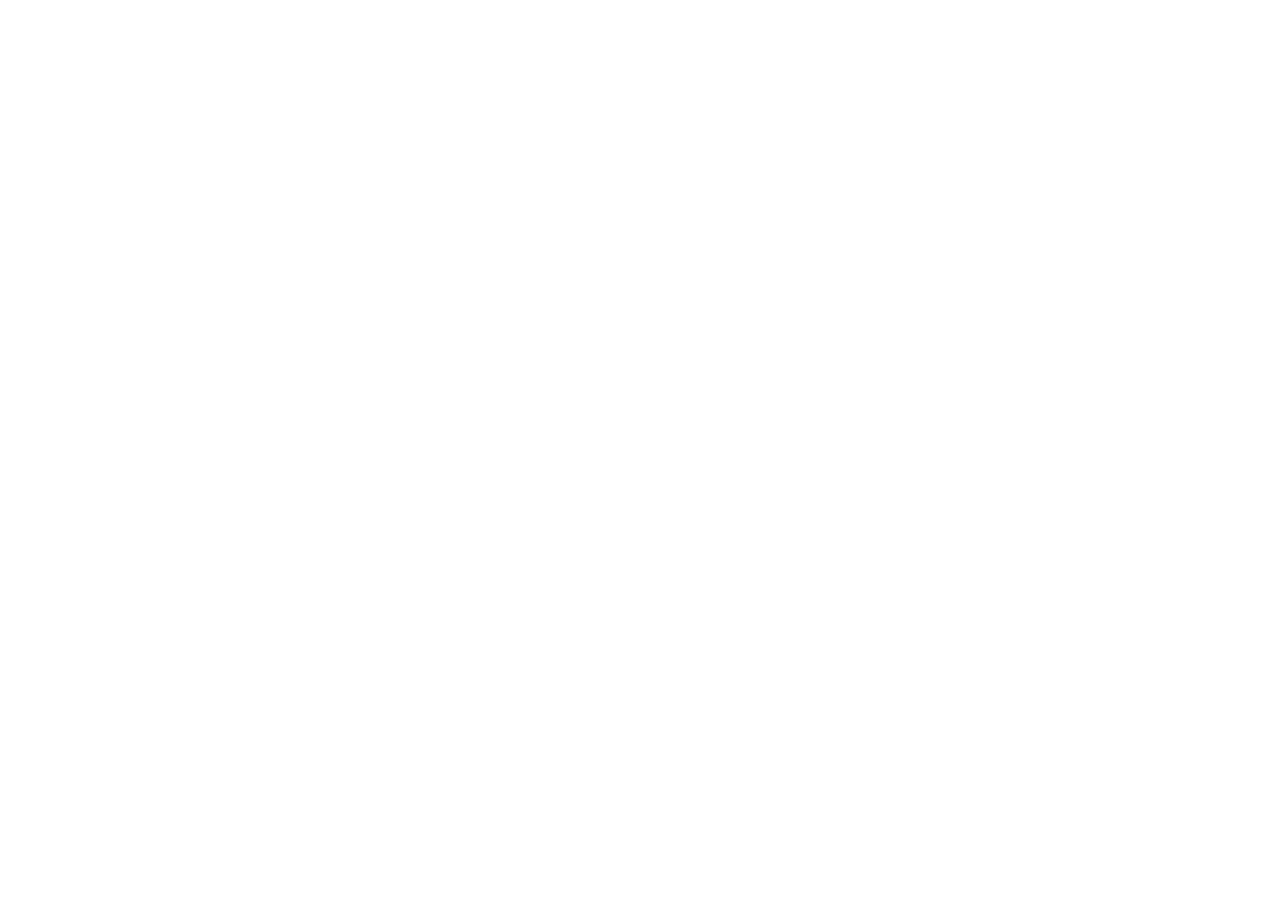
==== index.html @ 2b9247ba "added files" ====
<!DOCTYPE html>
<html lang="en">
<head>
    <meta charset="UTF-8">
    <meta name="viewport" content="width=device-width, initial-scale=1.0">
    <title>Document</title>
    <link rel="stylesheet" href="./css/bootstrap.css">
    <link rel="stylesheet" href="./css/styles.css">
</head>
<body>






    <script src="https://code.jquery.com/jquery-3.5.1.js" 
integrity="sha256-QWo7LDvxbWT2tbbQ97B53yJnYU3WhH/C8ycbRAkjPDc=" crossorigin="anonymous"></script>

    <script src="./jquery-3.5.1.js"></script>
</body>
</html>
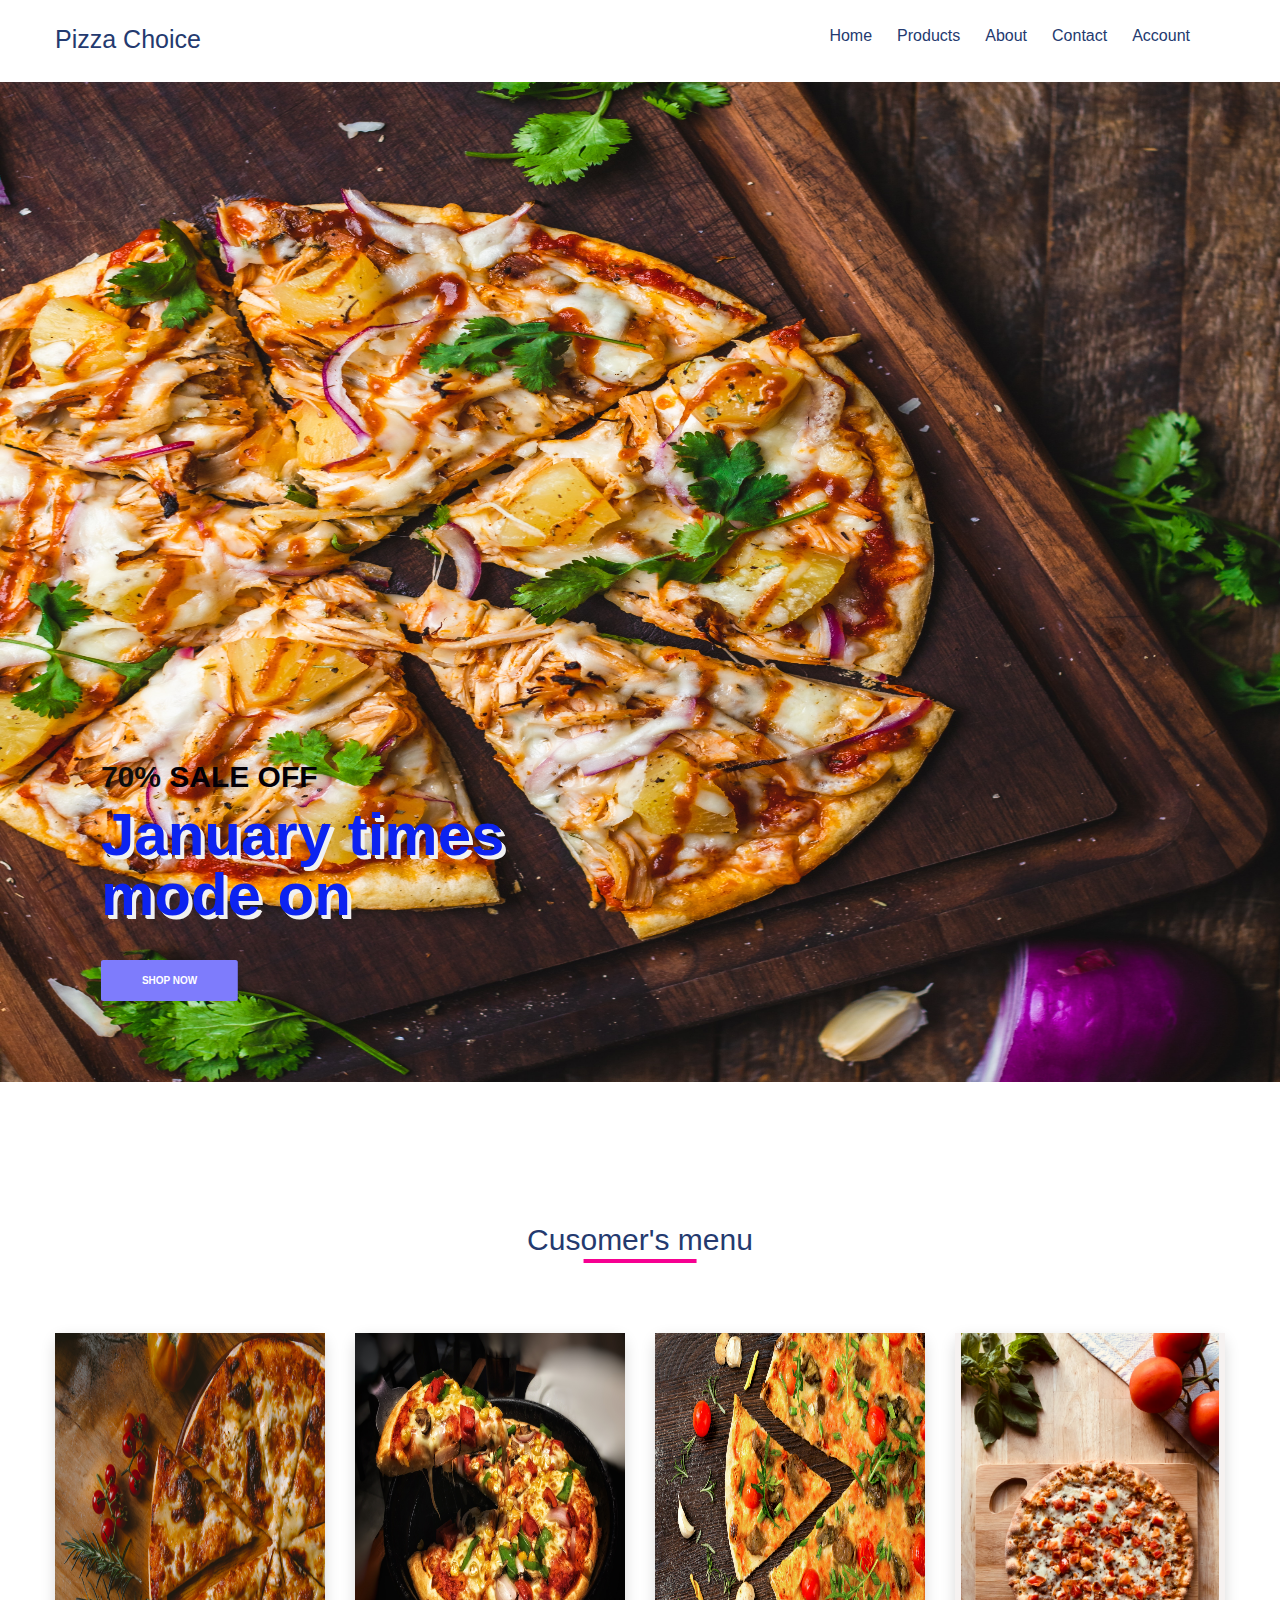
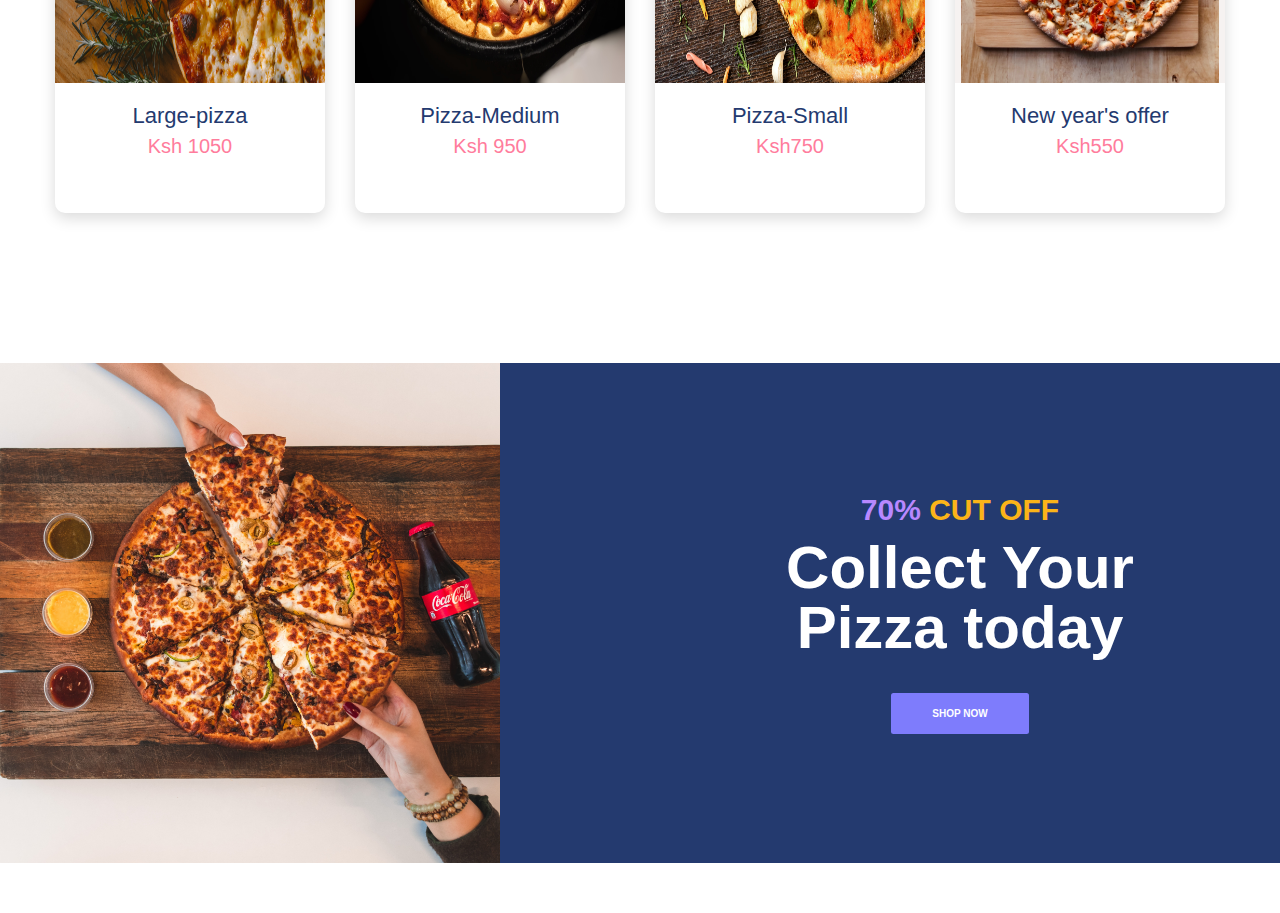
==== commit 4e37195c: "added images and styles" ====
--- a/index.html
+++ b/index.html
@@ -3,20 +3,190 @@
 <head>
     <meta charset="UTF-8">
     <meta name="viewport" content="width=device-width, initial-scale=1.0">
-    <title>Document</title>
+    <title>pizza choice</title>
     <link rel="stylesheet" href="./css/bootstrap.css">
     <link rel="stylesheet" href="./css/styles.css">
 </head>
 <body>
 
+    <nav class="nav">
+        <div class="navigation container">
+          <div class="logo">
+            <h1>Pizza Choice</h1>
+          </div>
+  
+          <div class="menu">
+            <div class="top-nav">
+              <div class="logo">
+                <h1>Pizza Choice</h1>
+              </div>
+              <div class="close">
+                <i class="bx bx-x"></i>
+              </div>
+            </div>
+  
+            <ul class="nav-list">
+              <li class="nav-item">
+                <a href="#home" class="nav-link scroll-link">Home</a>
+              </li>
+              <li class="nav-item">
+                <a href="product.html" class="nav-link">Products</a>
+              </li>
+              <li class="nav-item">
+                <a href="#about" class="nav-link scroll-link">About</a>
+              </li>
+              <li class="nav-item">
+                <a href="#contact" class="nav-link scroll-link">Contact</a>
+              </li>
+              <li class="nav-item">
+                <a href="#account" class="nav-link scroll-link">Account</a>
+              </li>
+              <li class="nav-item">
+                <a href="cart.html" class="nav-link icon"><i class="bx bx-shopping-bag"></i></a>
+              </li>
+            </ul>
+          </div>
+  
+          <a href="cart.html" class="cart-icon">
+            <i class="bx bx-shopping-bag"></i>
+          </a>
+  
+          <div class="hamburger">
+            <i class="bx bx-menu"></i>
+          </div>
+        </div>
+      </nav>
+      <img src="img 1.jpg" width="1500" height="1000" alt="" class="img 1.jpg" />
 
+    <div class="hero-content">
+      <h2><span class="discount">70% </span> SALE OFF</h2>
+      <h1>
+        <span>January times</span>
+        <span>mode on</span>
+      </h1>
+
+      <a class="btn" href="#">shop now</a>
+    </div>
+
+    <section class="section featured">
+        <div class="title">
+          <h1>Cusomer's menu</h1>
+        </div>
+  
+        <div class="product-center container">
+          <div class="product">
+            <div class="product-header">
+              <img src="img 2.jpg" alt="">
+              <ul class="icons">
+                <span><i class="bx bx-heart"></i></span>
+                <span><i class="bx bx-shopping-bag"></i></span>
+                <span><i class="bx bx-search"></i></span>
+              </ul>
+            </div>
+            <div class="product-footer">
+              <a href="#">
+                <h3>Large-pizza</h3>
+              </a>
+              <div class="rating">
+                <i class="bx bxs-star"></i>
+                <i class="bx bxs-star"></i>
+                <i class="bx bxs-star"></i>
+                <i class="bx bxs-star"></i>
+                <i class="bx bx-star"></i>
+              </div>
+              <h4 class="price">Ksh 1050</h4>
+            </div>
+          </div>
+          <div class="product">
+            <div class="product-header">
+              <img src="img 3.jpg" alt="">
+              <ul class="icons">
+                <span><i class="bx bx-heart"></i></span>
+                <span><i class="bx bx-shopping-bag"></i></span>
+                <span><i class="bx bx-search"></i></span>
+              </ul>
+            </div>
+            <div class="product-footer">
+              <a href="#"><h3>Pizza-Medium</h3></a>
+              <div class="rating">
+                <i class="bx bxs-star"></i>
+                <i class="bx bxs-star"></i>
+                <i class="bx bxs-star"></i>
+                <i class="bx bxs-star"></i>
+                <i class="bx bx-star"></i>
+              </div>
+              <h4 class="price">Ksh 950</h4>
+            </div>
+          </div>
+          <div class="product">
+            <div class="product-header">
+              <img src="img 4.jpg" alt="">
+              <ul class="icons">
+                <span><i class="bx bx-heart"></i></span>
+                <span><i class="bx bx-shopping-bag"></i></span>
+                <span><i class="bx bx-search"></i></span>
+              </ul>
+            </div>
+            <div class="product-footer">
+              <a href="#"><h3>Pizza-Small</h3></a>
+              <div class="rating">
+                <i class="bx bxs-star"></i>
+                <i class="bx bxs-star"></i>
+                <i class="bx bxs-star"></i>
+                <i class="bx bxs-star"></i>
+                <i class="bx bx-star"></i>
+              </div>
+              <h4 class="price">Ksh750</h4>
+            </div>
+          </div>
+          <div class="product">
+            <div class="product-header">
+              <img src="img 5.jpg" alt="">
+  
+              <ul class="icons">
+                <span><i class="bx bx-heart"></i></span>
+                <span><i class="bx bx-shopping-bag"></i></span>
+                <span><i class="bx bx-search"></i></span>
+              </ul>
+            </div>
+            <div class="product-footer">
+              <a href="#"><h3>New year's offer</h3></a>
+              <div class="rating">
+                <i class="bx bxs-star"></i>
+                <i class="bx bxs-star"></i>
+                <i class="bx bxs-star"></i>
+                <i class="bx bxs-star"></i>
+                <i class="bx bx-star"></i>
+              </div>
+              <h4 class="price">Ksh550</h4>
+            </div>
+          </div>
+        </div>
+      </section>
+
+      <section class="section">
+        <div class="product-banner">
+          <div class="left">
+            <img src="img 6.jpg" width="500" height="500" alt="" /> 
+          </div>
+          <div class="right">
+            <div class="content">
+              <h2><span class="discount">70% </span> CUT OFF</h2>
+              <h1>
+                <span>Collect Your</span>
+                <span>Pizza today</span>
+              </h1>
+              <a class="btn" href="#">shop now</a>
+            </div>
+          </div>
+        </div>
+      </section>
 
 
 
 
     <script src="https://code.jquery.com/jquery-3.5.1.js" 
 integrity="sha256-QWo7LDvxbWT2tbbQ97B53yJnYU3WhH/C8ycbRAkjPDc=" crossorigin="anonymous"></script>
-
     <script src="./jquery-3.5.1.js"></script>
 </body>
 </html>--- a/css/styles.css
+++ b/css/styles.css
@@ -0,0 +1,606 @@
+:root {
+    --white: #fff;
+    --black: #222;
+    --pink: #f60091;
+    --grey: #444;
+    --grey2: #959595;
+    --grey-alt: #d1e2e9;
+    --yellow: #ffd800;
+    --green: #59b210;
+  }
+  
+  *,
+  *::before,
+  *::after {
+    margin: 0;
+    padding: 0;
+    box-sizing: inherit;
+  }
+  
+  html {
+    scroll-behavior: smooth;
+    box-sizing: border-box;
+    font-size: 62.5%;
+  }
+  
+  body {
+    font-family: "Poppins", sans-serif;
+    font-size: 1.6rem;
+    font-weight: 400;
+    background-color: #fff;
+    color: #243a6f;
+    position: relative;
+    z-index: 1;
+  }
+  
+  h1,
+  h2,
+  h3,
+  h4 {
+    font-weight: 500;
+  }
+  
+  a {
+    color: inherit;
+    text-decoration: none;
+  }
+  
+  img {
+    max-width: 100%;
+  }
+  
+  li {
+    list-style: none;
+  }
+  
+  .container {
+    max-width: 120rem;
+    margin: 0 auto;
+  }
+  
+  .container-md {
+    max-width: 100rem;
+    margin: 0 auto;
+  }
+  
+  @media only screen and (max-width: 1200px) {
+    .container {
+      padding: 0 3rem;
+    }
+  
+    .container-md {
+      padding: 0 3rem;
+    }
+  }
+  
+  /* Header */
+  .header {
+    position: relative;
+    width: 100%;
+    min-height: 100vh;
+    background-color: var(--grey-alt);
+    overflow: hidden;
+  }
+  
+  .nav {
+    padding: 1.6rem 0;
+  }
+  
+  .nav.fix-nav {
+    position: fixed;
+    top: 0;
+    left: 0;
+    width: 100%;
+    background-color: #243a6f;
+    box-shadow: 0 5px 15px rgba(0, 0, 0, 0.3);
+    z-index: 999;
+  }
+  
+  .nav.fix-nav .nav-link,
+  .nav.fix-nav .logo,
+  .nav.fix-nav .cart-icon,
+  .nav.fix-nav .hamburger {
+    color: #fff;
+  }
+  
+  .navigation {
+    display: flex;
+    align-items: center;
+    justify-content: space-between;
+  }
+  
+  .logo h1 {
+    font-size: 2.5rem;
+  }
+  
+  .nav-list {
+    display: flex;
+    align-items: center;
+  }
+  
+  .nav-item:not(:last-child) {
+    margin-right: 0.5rem;
+  }
+  
+  .nav-link:link,
+  .nav-link:visited {
+    padding: 0.8rem 1rem;
+    transition: all 300ms ease-in-out;
+  }
+  
+  .nav-link.icon {
+    font-size: 3rem;
+  }
+  
+  .top-nav {
+    display: none;
+  }
+  
+  .hamburger {
+    display: none;
+  }
+  
+  .cart-icon {
+    display: none;
+  }
+  
+  @media only screen and (max-width: 768px) {
+    .menu {
+      position: fixed;
+      top: 0;
+      left: -100%;
+      width: 80%;
+      max-width: 40rem;
+      height: 100%;
+      background-color: #fff;
+      transition: all 500ms ease-in-out;
+      z-index: 100;
+    }
+  
+    .menu.show {
+      left: 0;
+    }
+  
+    .top-nav {
+      display: flex;
+      align-items: center;
+      justify-content: space-between;
+      background-color: #243a6f;
+      padding: 1rem 1.6rem;
+    }
+    .top-nav .logo {
+      color: #fff;
+    }
+  
+    .top-nav .close {
+      color: #fff;
+      font-size: 3rem;
+      padding: 1rem;
+      cursor: pointer;
+    }
+  
+    .cart-icon {
+      display: block;
+      font-size: 3rem;
+    }
+  
+    .hamburger {
+      display: block;
+      font-size: 3rem;
+      padding: 0.5rem;
+      cursor: pointer;
+    }
+  
+    .nav-link:link,
+    .nav-link:visited {
+      display: block;
+      font-size: 1.7rem;
+      padding: 1rem 0;
+    }
+  
+    .nav.fix-nav .nav-link {
+      color: #243a6f;
+    }
+  
+    .nav-list {
+      flex-direction: column;
+      align-items: start;
+      padding: 1rem 1.6rem;
+    }
+  
+    body.show::before {
+      content: "";
+      position: absolute;
+      top: 0;
+      left: 0;
+      width: 100%;
+      height: 100%;
+      background-color: rgba(0, 0, 0, 0.8);
+      z-index: 4;
+    }
+  
+    .nav.show {
+      background-color: rgba(0, 0, 0, 0.8);
+    }
+  
+    .nav-link.icon {
+      display: none;
+    }
+  }
+  
+  
+  .header .hero-img {
+    position: absolute;
+    bottom: -10%;
+    right: -5%;
+    height: 10rem;
+    object-fit: contain;
+  }
+  
+  .hero-content {
+    position: absolute;
+    top: 35%;
+    transform: translate(25%, -50%);
+  }
+  
+  .hero-content h2 {
+    color: #030007;
+    font-size: 3rem;
+    font-weight: 700;
+    margin-bottom: 1rem;
+  }
+  
+  .hero-content .discount {
+    color: #0c0c0c;
+  }
+  
+  .hero-content h1 span {
+    color: #0c23f0;
+    font-size: 6rem;
+    font-weight: 700;
+    display: block;
+    line-height: 1;
+    text-shadow: 3px 3px 0 #f1f1f1, 4px 4px 0 #f1f1f1;
+  }
+  
+  .btn {
+    display: inline-block;
+    background-color: #7e7cfc;
+    padding: 1.2rem 4rem;
+    color: #fff;
+    font-weight: 600;
+    text-transform: uppercase;
+    margin-top: 3rem;
+  }
+  
+  @media only screen and (max-width: 1200px) {
+    .header .hero-img {
+      right: -20%;
+    }
+  
+    .hero-content {
+      transform: translate(20%, -50%);
+    }
+  
+    .hero-content h2 {
+      font-size: 2rem;
+    }
+  
+    .hero-content h1 span {
+      font-size: 5rem;
+    }
+  }
+  
+  @media only screen and (max-width: 996px) {
+    .header {
+      min-height: 70vh;
+    }
+  
+    .header .hero-img {
+      height: 40rem;
+      right: -10%;
+    }
+  }
+  
+  @media only screen and (max-width: 567px) {
+    .header {
+      min-height: 100vh;
+    }
+  
+    .header .hero-img {
+      height: 40rem;
+      bottom: -15%;
+    }
+  
+    .hero-content {
+      top: 40%;
+      transform: translate(15%, -50%);
+    }
+  
+    .header .hero-img {
+      right: 0%;
+    }
+  
+    .hero-content h2 {
+      font-size: 1.8rem;
+    }
+  
+    .hero-content h1 span {
+      font-size: 4rem;
+    }
+  
+    .hero-content a {
+      padding: 1rem 3rem;
+    }
+  }
+  
+  /* Adverts */
+  .section {
+    padding: 10rem 0 5rem 0;
+  }
+  
+  .advert-center {
+    display: grid;
+    grid-template-columns: repeat(auto-fit, minmax(30rem, 1fr));
+    gap: 3rem;
+  }
+  
+  .advert-box {
+    position: relative;
+    color: #fff;
+    height: 27rem;
+    border-radius: 1rem;
+    padding: 1.6rem;
+    overflow: hidden;
+    z-index: 1;
+  }
+  
+  .advert-box img {
+    position: absolute;
+    bottom: 0%;
+    left: -20%;
+    height: 100%;
+    width: 35rem;
+    z-index: -1;
+  }
+  
+  .advert-box:nth-child(1) {
+    background-color: #f5c5d1;
+  }
+  
+  .advert-box:nth-child(2) {
+    background-color: #a1d1df;
+  }
+  
+  .advert-box:nth-child(3) {
+    background-color: #e5bc00;
+  }
+  
+  .advert-box .dotted {
+    position: relative;
+    height: 100%;
+    border: 2px dashed #f1f1f1;
+    border-radius: 1rem;
+  }
+  
+  .advert-box .content {
+    position: absolute;
+    top: 50%;
+    right: 5%;
+    transform: translate(0, -50%);
+  }
+  
+  .advert-box .content h2,
+  .advert-box .content h4 {
+    text-shadow: 5px 6px 0px rgba(37, 59, 112, 0.1);
+  }
+  
+  .advert-box .content h2 {
+    line-height: 1.2;
+    font-size: 3rem;
+    font-weight: 700;
+    margin-bottom: 1rem;
+  }
+  
+  .advert-box .content h4 {
+    font-size: 1.5rem;
+    text-transform: capitalize;
+  }
+  
+  /* Featured Products */
+  
+  .title {
+    margin: 4rem 0 7rem 0;
+    text-align: center;
+  }
+  
+  .title h1 {
+    font-size: 3rem;
+    display: inline-block;
+    position: relative;
+    z-index: 0;
+  }
+  
+  .title h1::after {
+    content: "";
+    position: absolute;
+    left: 50%;
+    bottom: -20%;
+    transform: translate(-50%, -50%);
+    background-color: var(--pink);
+    width: 50%;
+    height: 0.4rem;
+    z-index: 1;
+  }
+  
+  /* Product */
+  .product-center {
+    display: grid;
+    grid-template-columns: repeat(auto-fit, minmax(25rem, 1fr));
+    gap: 7rem 3rem;
+  }
+  
+  .product {
+    height: 48rem;
+    background-color: #fff;
+    box-shadow: 0 0.5rem 1.5rem rgba(0, 0, 0, 0.15);
+    border-radius: 1rem;
+    text-align: center;
+    transition: all 300ms ease-in-out;
+  }
+  
+  .product:hover {
+    box-shadow: 0 0.5rem 1.5rem rgba(0, 0, 0, 0.25);
+  }
+  
+  .product-header {
+    position: relative;
+    height: 35rem;
+    background-color: #f6f2f1;
+    transition: all 300ms ease-in-out;
+    z-index: 0;
+  }
+  
+  .product-header img {
+    height: 100%;
+  }
+  
+  .product-footer {
+    padding: 2rem 1.6rem 1.6rem 1.6rem;
+  }
+  
+  .product-footer h3 {
+    font-size: 2.2rem;
+  }
+  
+  .rating {
+    color: #43b3d9;
+  }
+  
+  .product-footer .price {
+    color: #ff7c9c;
+    font-size: 2rem;
+  }
+  
+  .product:hover .product-header::after {
+    content: "";
+    position: absolute;
+    width: 100%;
+    height: 100%;
+    left: 0;
+    top: 0;
+    border-radius: 1rem 1rem 0 0;
+    background-color: rgba(0, 0, 0, 0.5);
+    transition: all 500ms ease-in-out;
+    z-index: 1;
+  }
+  
+  .product-header .icons {
+    position: absolute;
+    right: 5%;
+    top: 50%;
+    transform: translate(0, -50%) scale(0);
+    z-index: 2;
+    opacity: 0;
+    transition: all 500ms ease-in-out;
+  }
+  
+  .product-header .icons span {
+    background-color: #fff;
+    font-size: 2.5rem;
+    display: block;
+    border-radius: 50%;
+    padding: 1.5rem 1.6rem;
+    line-height: 2rem;
+    cursor: pointer;
+    transition: all 300ms ease-in-out;
+  }
+  
+  .product-header .icons span i {
+    transition: all 500ms ease-in-out;
+  }
+  
+  .product-header .icons span:not(:last-child) {
+    margin-bottom: 1rem;
+  }
+  
+  .product-header .icons span:hover {
+    background-color: #ff7c9c;
+    color: #fff;
+  }
+  
+  .product:hover .icons {
+    opacity: 1;
+    transform: translate(0, -50%) scale(1);
+  }
+  
+  .product-header .icons a {
+    display: block;
+    margin-bottom: 1rem;
+  }
+  
+  /* Exclusive Product */
+  .product-banner {
+    display: grid;
+    grid-template-columns: 1fr 1fr;
+    height: 50rem;
+    background-color: #243a6f;
+  }
+  
+  .product-banner .left img {
+    object-fit: cover;
+    height: 100%;
+  }
+  
+  .product-banner .right {
+    align-self: center;
+    text-align: center;
+    padding: 1.6rem;
+  }
+  
+  .product-banner .content h2 {
+    color: #fbb419;
+    font-size: 3rem;
+    font-weight: 700;
+    margin-bottom: 1rem;
+  }
+  
+  .product-banner .content .discount {
+    color: #b888ff;
+  }
+  
+  .product-banner .content h1 span {
+    color: #fff;
+    font-size: 6rem;
+    font-weight: 700;
+    display: block;
+    line-height: 1;
+  }
+  
+  @media only screen and (max-width: 996px) {
+    .product-banner .content h1 span {
+      font-size: 5rem;
+    }
+  }
+  
+  @media only screen and (max-width: 768px) {
+    .product-banner {
+      grid-template-columns: 1fr;
+    }
+  
+    .product-banner .left {
+      display: none;
+    }
+  
+    .product-banner .content h1 span {
+      font-size: 4rem;
+    }
+  
+    .product-banner .content h2 {
+      font-size: 2rem;
+    }
+  
+    .product-banner .content a {
+      padding: 1rem 3rem;
+    }
+  }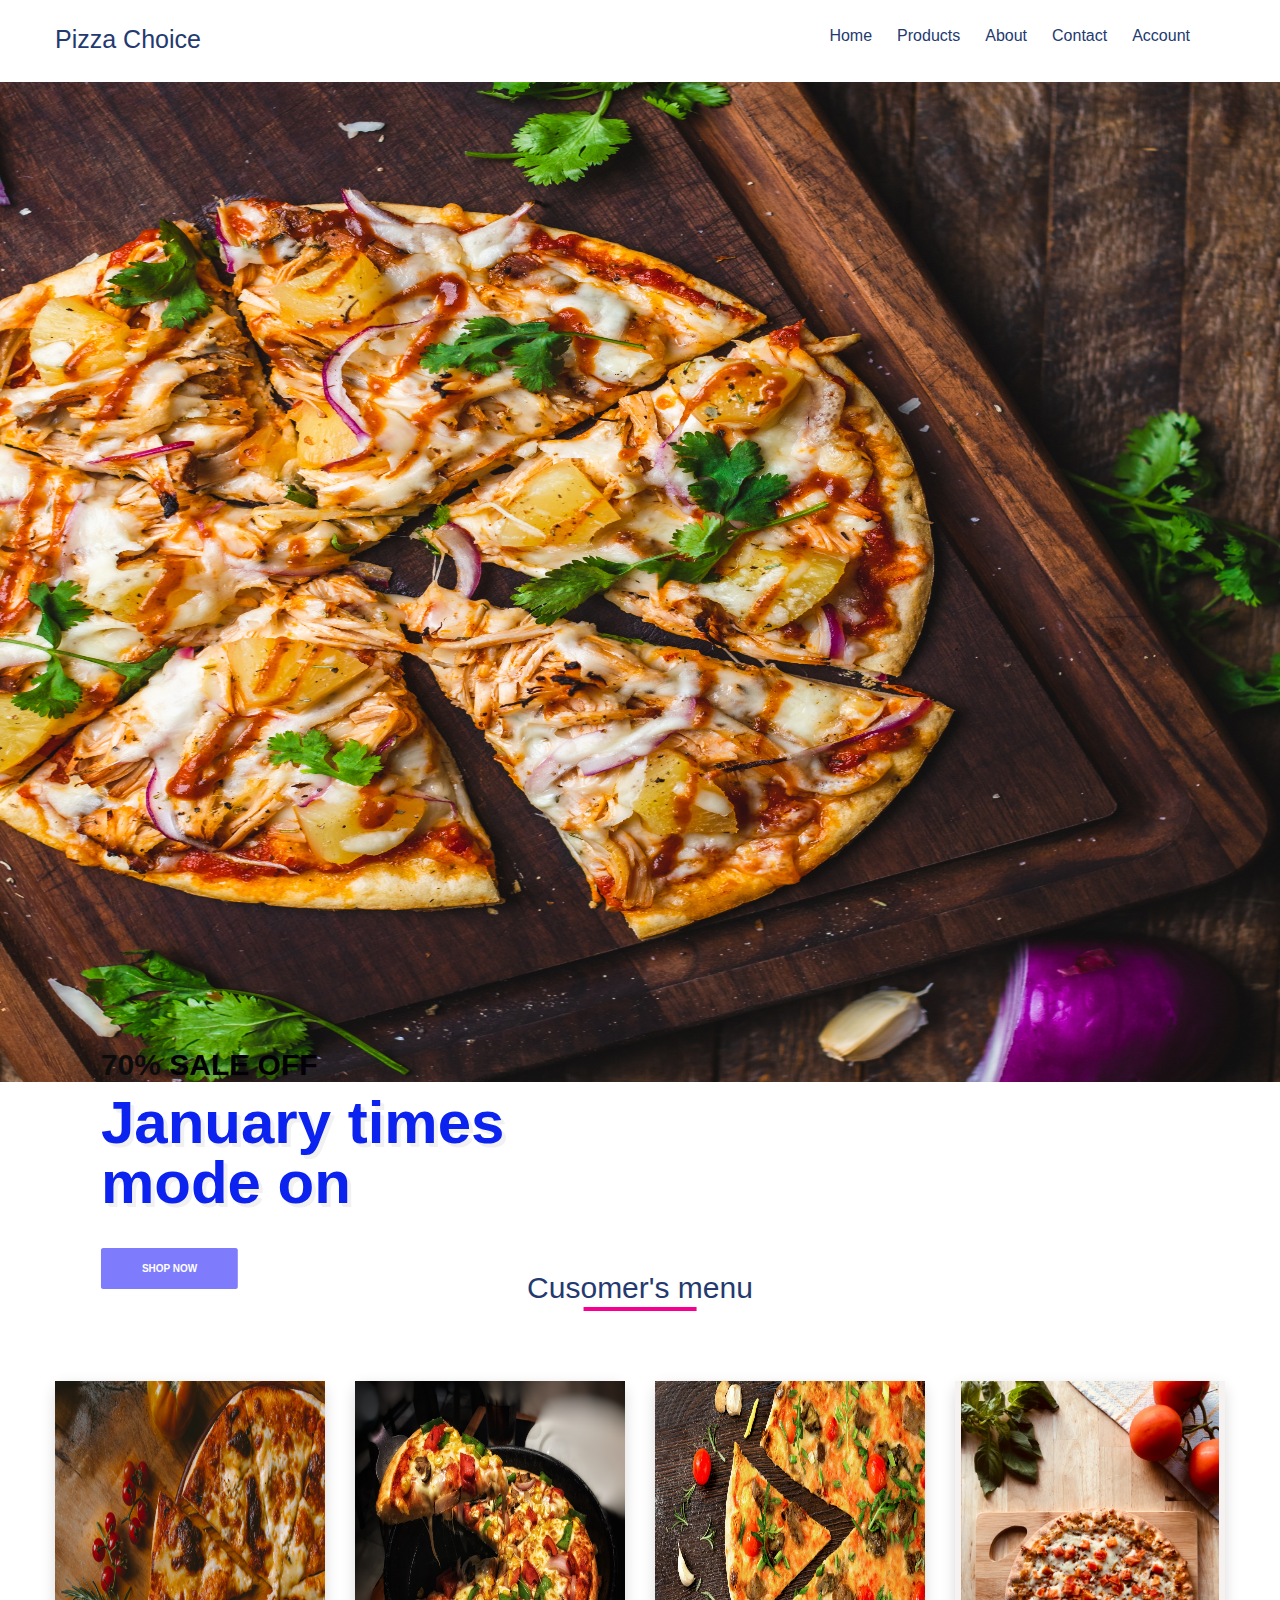
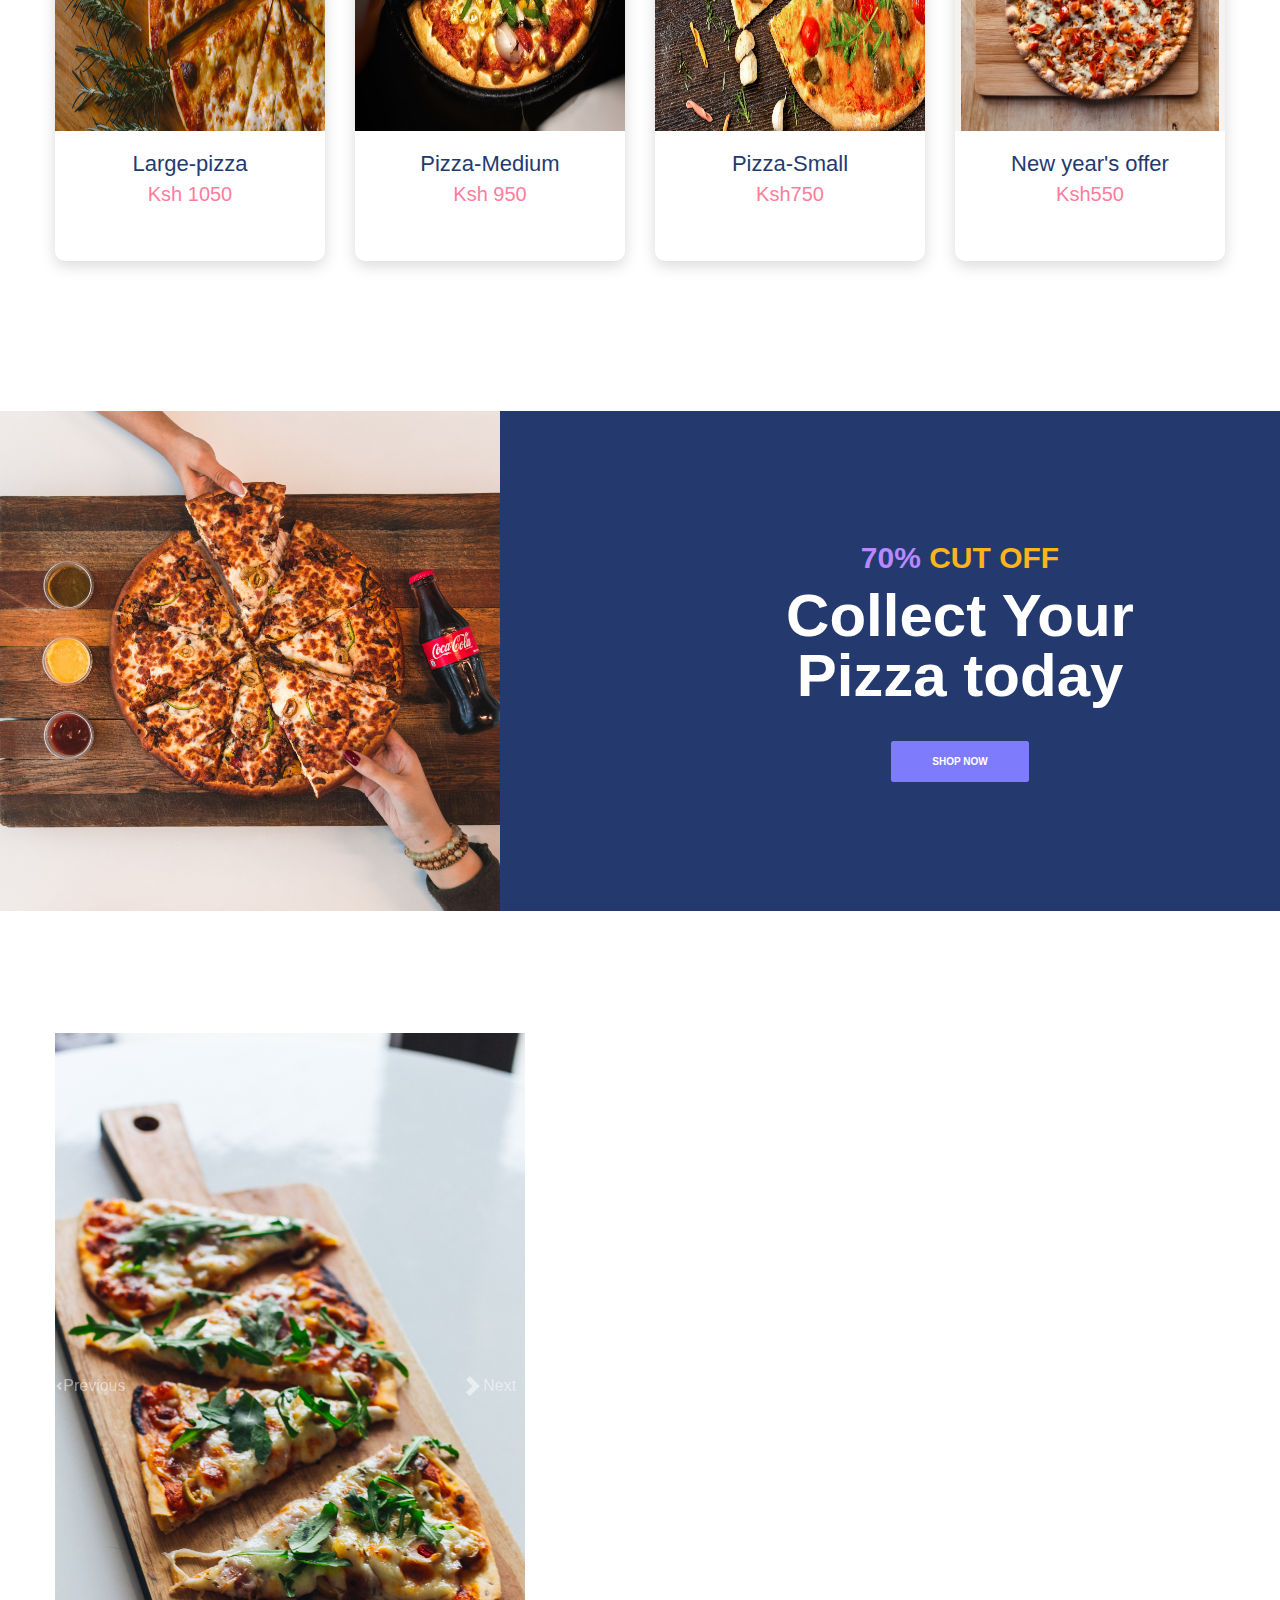
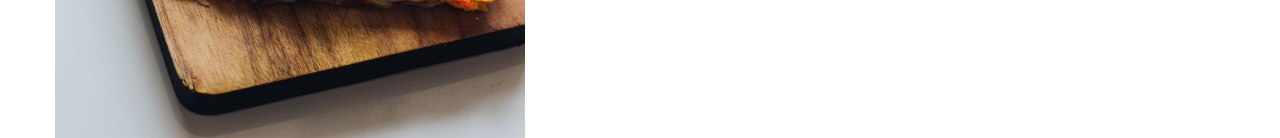
==== commit 6439b5c9: "added a div container" ====
--- a/index.html
+++ b/index.html
@@ -6,6 +6,11 @@
     <title>pizza choice</title>
     <link rel="stylesheet" href="./css/bootstrap.css">
     <link rel="stylesheet" href="./css/styles.css">
+    <!-- CSS only -->
+<link href="https://cdn.jsdelivr.net/npm/bootstrap@5.0.0-beta1/dist/css/bootstrap.min.css">
+
+<!-- JavaScript Bundle with Popper -->
+<script src="https://cdn.jsdelivr.net/npm/bootstrap@5.0.0-beta1/dist/js/bootstrap.bundle.min.js"></script>
 </head>
 <body>
 
@@ -67,6 +72,11 @@
 
       <a class="btn" href="#">shop now</a>
     </div>
+    <br>
+    <br>
+    <br>
+
+    
 
     <section class="section featured">
         <div class="title">
@@ -182,6 +192,40 @@
         </div>
       </section>
 
+      <br>
+      <br>
+      <br>
+
+<div class="container">
+        <div class="row">
+            <div class="col-md-5">
+        <div id="carouselExampleControls" class="carousel slide" data-bs-ride="carousel">
+                    <div class="carousel-inner">
+                      <div class="carousel-item active">
+                        <img src="img 7.jpg" class="d-block w-300" alt="img 7.jpg">
+                      </div>
+                      <div class="carousel-item">
+                        <img src="img 10.jpg" class="d-block w-300" alt="img 8.jpg">
+                      </div>
+                      <div class="carousel-item">
+                        <img src="img 9.jpg" class="d-block w-300" alt="img 9.jpg">
+                      </div>
+                    </div>
+                    <a class="carousel-control-prev" href="#carouselExampleControls" role="button" data-bs-slide="prev">
+                      <span class="carousel-control-prev-icon" aria-hidden="true"></span>
+                      <span class="visually-hidden">Previous</span>
+                    </a>
+                    <a class="carousel-control-next" href="#carouselExampleControls" role="button" data-bs-slide="next">
+                      <span class="carousel-control-next-icon" aria-hidden="true"></span>
+                      <span class="visually-hidden">Next</span>
+                    </a>
+                  </div>
+            </div>
+            <div class="col-md-7">
+                
+            </div>
+        </div>
+    </div>
 
 
 
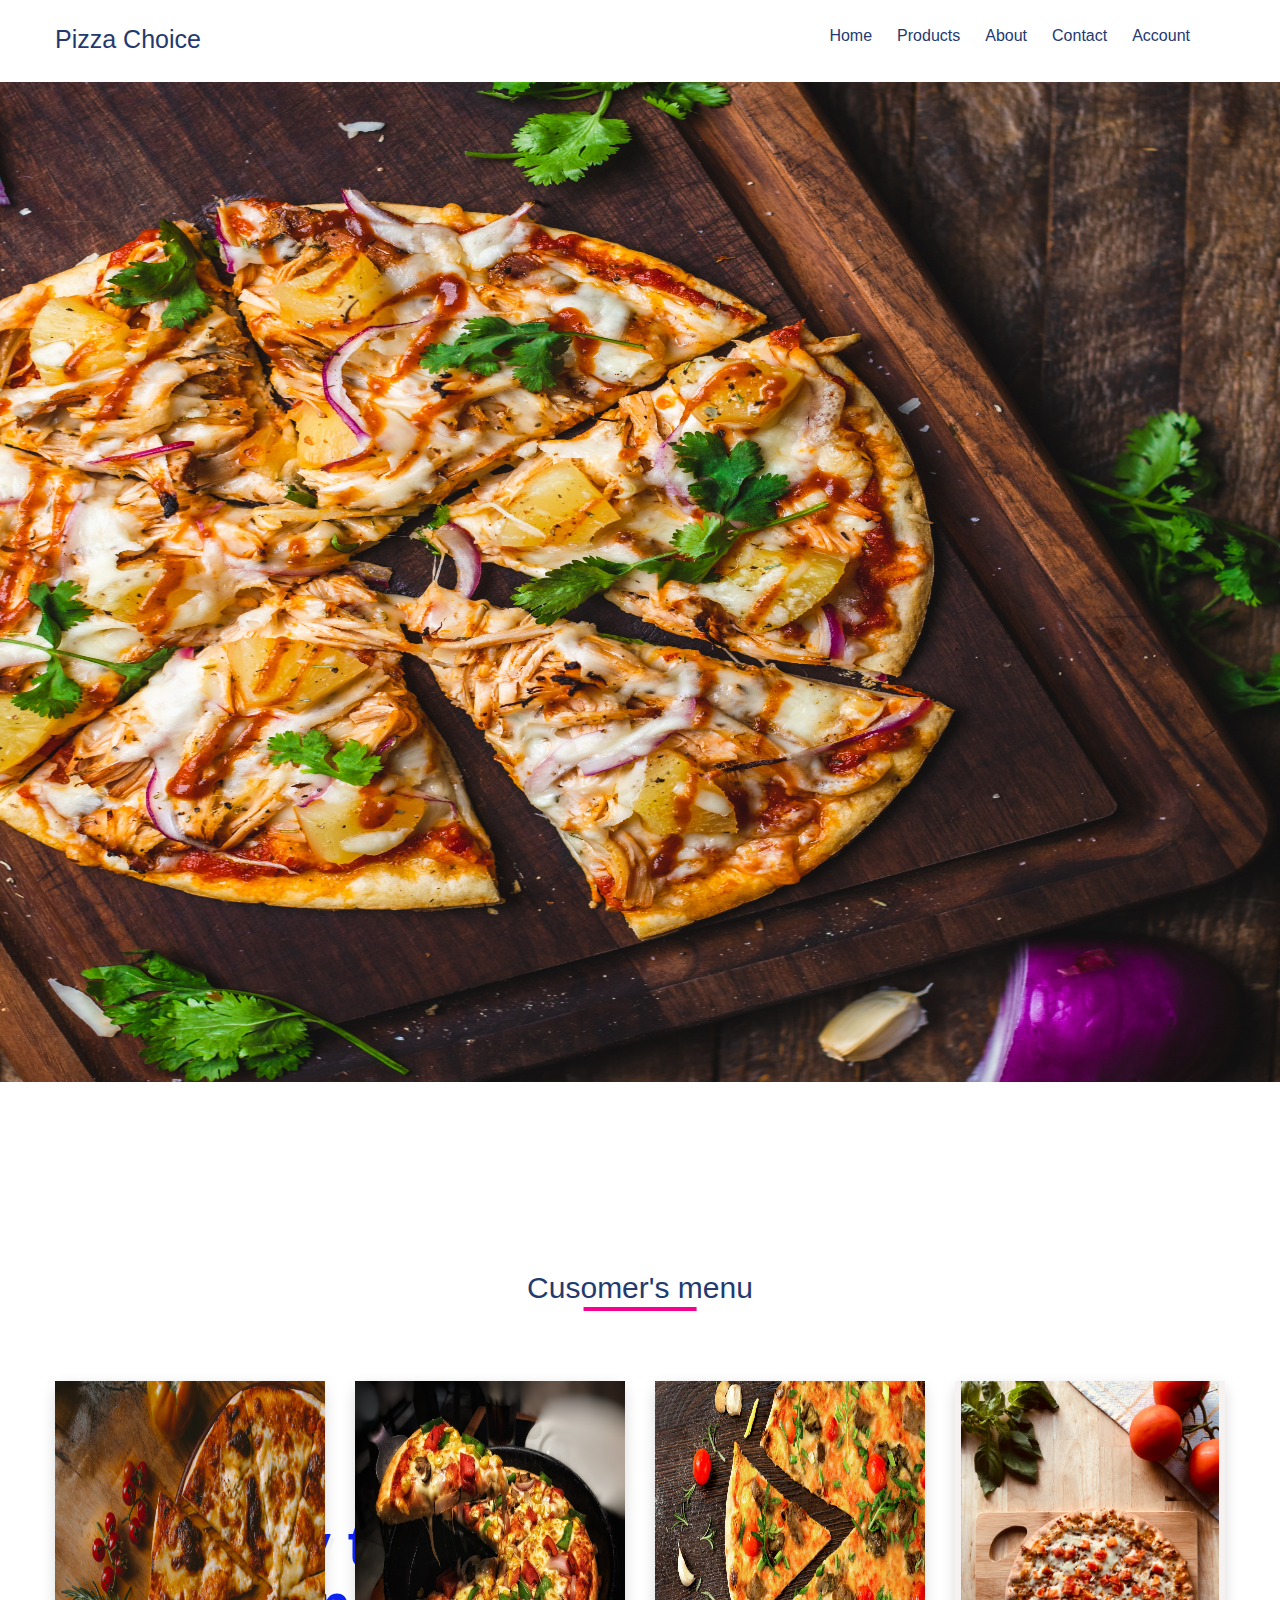
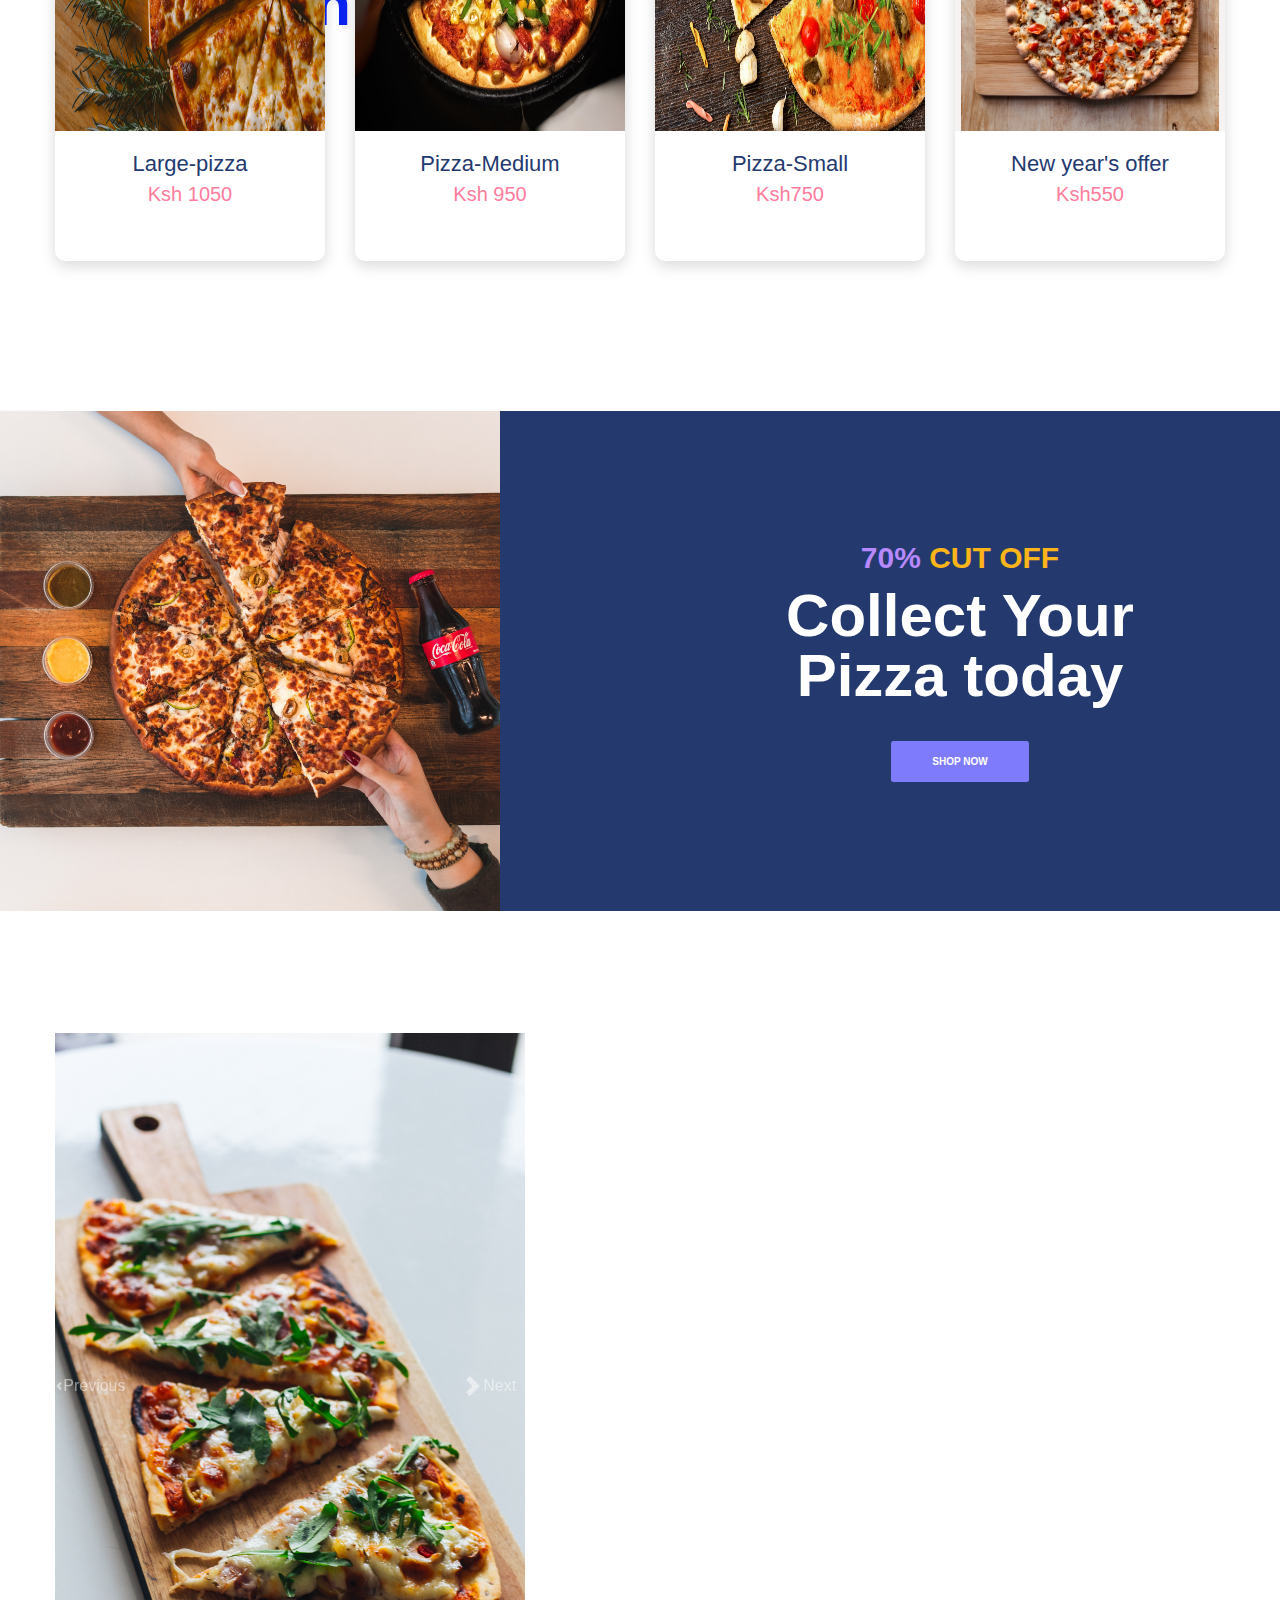
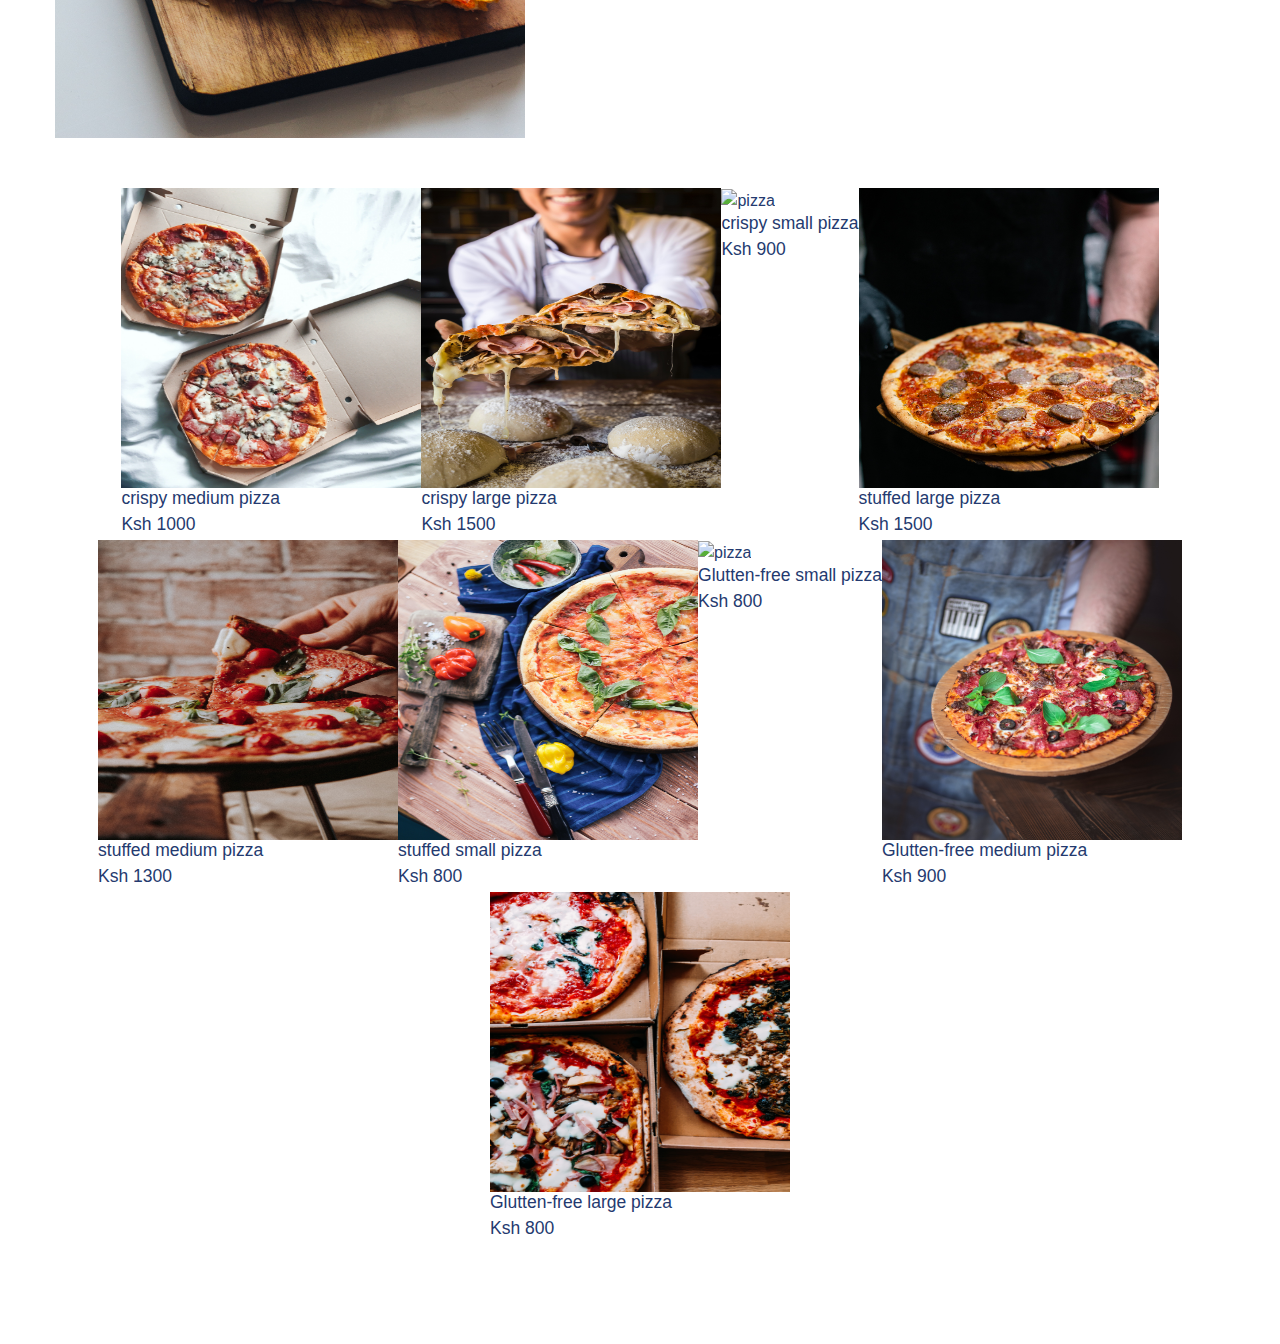
==== commit c16b04ce: "added images and container2" ====
--- a/index.html
+++ b/index.html
@@ -226,11 +226,80 @@
             </div>
         </div>
     </div>
-
-
-
-    <script src="https://code.jquery.com/jquery-3.5.1.js" 
-integrity="sha256-QWo7LDvxbWT2tbbQ97B53yJnYU3WhH/C8ycbRAkjPDc=" crossorigin="anonymous"></script>
+    
+    <div class="container2">
+      <div class="image9">
+        <img src="img 11.jpg" width="300" height="300" alt="pizza">
+        <h3>crispy medium pizza</h3>
+        <h3>Ksh 1000</h3>
+        <a class="add-cart cart 1" href="#"> Add cart </a>
+      </div>
+      <div class="image9">
+        <img src="img 12.jpg" width="300" height="300" alt="pizza">
+        <h3>crispy large pizza</h3>
+        <h3>Ksh 1500</h3>
+        <a class="add-cart cart 2" href="#">Add cart</a>
+      </div>
+      <div class="image9">
+        <img src="img 13.jpg" width="300" height="300" alt="pizza">
+        <h3>crispy small pizza</h3>
+        <h3>Ksh 900</h3>
+        <a class="add-cart cart 3" href="#">Add cart</a>
+      </div>
+      <div class="image9">
+        <img src="img 14.jpg" width="300" height="300" alt="pizza">
+        <h3>stuffed large pizza</h3>
+        <h3>Ksh 1500</h3>
+        <a class="add-cart cart 4" href="#">Add cart</a>
+      </div>
+      <div class="image9">
+        <img src="img 15.jpg" width="300" height="300" alt="pizza">
+        <h3>stuffed medium pizza</h3>
+        <h3>Ksh 1300</h3>
+        <a class="add-cart cart 5" href="#">Add cart</a>
+      </div>
+      <div class="image9">
+        <img src="img 16.jpg" width="300" height="300" alt="pizza">
+        <h3>stuffed small pizza</h3>
+        <h3>Ksh 800</h3>
+        <a class="add-cart cart 5" href="#">Add cart</a>
+      </div>
+      <div class="image9">
+        <img src="img 17.jpg" width="300" height="300" alt="pizza">
+        <h3>Glutten-free small pizza</h3>
+        <h3>Ksh 800</h3>
+        <a class="add-cart cart 6" href="#">Add cart</a>
+      </div>
+      <div class="image9">
+        <img src="img 18.jpg" width="300" height="300" alt="pizza">
+        <h3>Glutten-free medium pizza</h3>
+        <h3>Ksh 900</h3>
+        <a class="add-cart cart 7" href="#">Add cart</a>
+      </div>
+      <div class="image9">
+        <img src="img 19.jpg" width="300" height="300" alt="pizza">
+        <h3>Glutten-free large pizza</h3>
+        <h3>Ksh 800</h3>
+        <a class="add-cart cart 8" href="#">Add cart</a>
+      </div>
+
+
+
+
+
+
+
+
+
+
+    </div>
+
+
+
+    <!-- <script src="https://code.jquery.com/jquery-3.5.1.js" 
+integrity="sha256-QWo7LDvxbWT2tbbQ97B53yJnYU3WhH/C8ycbRAkjPDc=" crossorigin="anonymous"></script> -->
     <script src="./jquery-3.5.1.js"></script>
+    <script src="scripts.js"></script>
+
 </body>
 </html>--- a/css/styles.css
+++ b/css/styles.css
@@ -603,4 +603,37 @@
     .product-banner .content a {
       padding: 1rem 3rem;
     }
-  }+  }
+.container2{
+  display:flex;
+  justify-content: center;
+  flex-wrap: wrap;
+  margin-top: 50px;
+  padding-bottom: 100px;
+}
+.container2 .image9:hover{
+  transform: scale(0.9);
+  background-color: #0300072f;
+  transition: all 300ms ease-in-out;
+}
+.add-cart{
+  position: absolute;
+  width: 100%;
+  background-color: rgb(15, 15, 15);
+  transition: all 0.3s ease-in-out;
+  opacity: 0;
+  text-align: center;
+}
+.image9:hover .cart1
+.image9:hover .cart2
+.image9:hover .cart3
+.image9:hover .cart4
+.image9:hover .cart5
+.image9:hover .cart6
+.image9:hover .cart7
+.image9:hover .cart8{
+  bottom: 50px;
+  opacity: 1;
+  padding: 10px;
+  text-decoration: none;
+}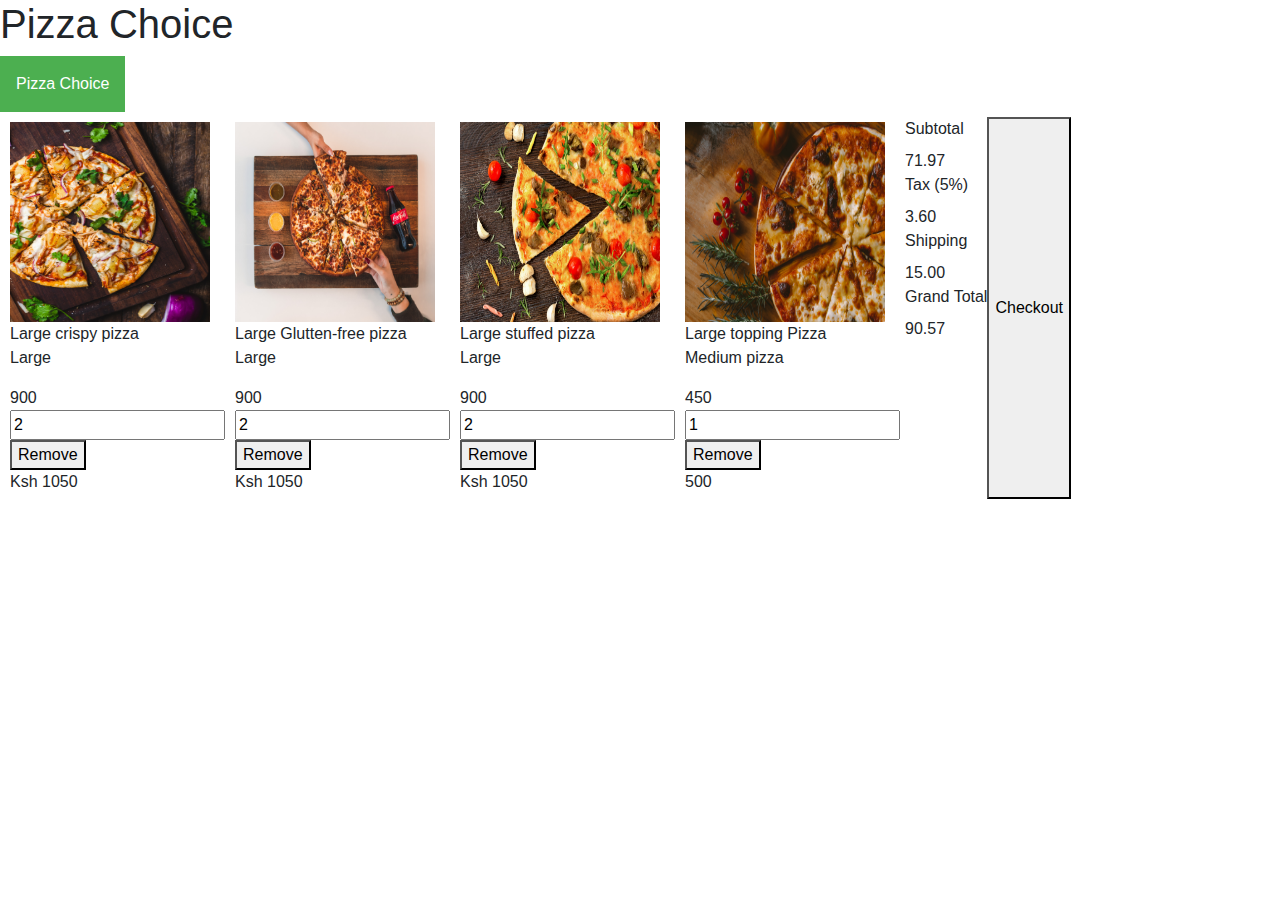
==== commit d18127fa: "deleted codes and replaced new codes" ====
--- a/index.html
+++ b/index.html
@@ -1,305 +1,136 @@
 <!DOCTYPE html>
 <html lang="en">
 <head>
-    <meta charset="UTF-8">
-    <meta name="viewport" content="width=device-width, initial-scale=1.0">
-    <title>pizza choice</title>
-    <link rel="stylesheet" href="./css/bootstrap.css">
-    <link rel="stylesheet" href="./css/styles.css">
-    <!-- CSS only -->
-<link href="https://cdn.jsdelivr.net/npm/bootstrap@5.0.0-beta1/dist/css/bootstrap.min.css">
-
-<!-- JavaScript Bundle with Popper -->
-<script src="https://cdn.jsdelivr.net/npm/bootstrap@5.0.0-beta1/dist/js/bootstrap.bundle.min.js"></script>
+  <meta charset="UTF-8">
+  <meta name="viewport" content="width=device-width, initial-scale=1.0">
+  <title>Pizza Choice </title>
+  <script src="./scripts.js"></script>
+  <link rel="stylesheet" href="./css/bootstrap.css">
+  <link rel="stylesheet" href="./css/styles.css">
 </head>
 <body>
+  <h1>Pizza Choice</h1>
+   
+  <div class="dropdown">
+    <button onclick="myFunction()" class="dropbtn">Pizza Choice</button>
+    <div id="myDropdown" class="dropdown-content">
+      <input type="text" placeholder="Select your choice" id="myInput" onkeyup="filterFunction()">
+      <a href="index.html">All</a>
+      <a href="small.html">Small pizza</a>
+      <a href="medium.html">Medium pizza</a>
+      <a href="large.html">Large pizza</a>
+    </div>
+  </div>
 
-    <nav class="nav">
-        <div class="navigation container">
-          <div class="logo">
-            <h1>Pizza Choice</h1>
-          </div>
-  
-          <div class="menu">
-            <div class="top-nav">
-              <div class="logo">
-                <h1>Pizza Choice</h1>
-              </div>
-              <div class="close">
-                <i class="bx bx-x"></i>
-              </div>
-            </div>
-  
-            <ul class="nav-list">
-              <li class="nav-item">
-                <a href="#home" class="nav-link scroll-link">Home</a>
-              </li>
-              <li class="nav-item">
-                <a href="product.html" class="nav-link">Products</a>
-              </li>
-              <li class="nav-item">
-                <a href="#about" class="nav-link scroll-link">About</a>
-              </li>
-              <li class="nav-item">
-                <a href="#contact" class="nav-link scroll-link">Contact</a>
-              </li>
-              <li class="nav-item">
-                <a href="#account" class="nav-link scroll-link">Account</a>
-              </li>
-              <li class="nav-item">
-                <a href="cart.html" class="nav-link icon"><i class="bx bx-shopping-bag"></i></a>
-              </li>
-            </ul>
-          </div>
-  
-          <a href="cart.html" class="cart-icon">
-            <i class="bx bx-shopping-bag"></i>
-          </a>
-  
-          <div class="hamburger">
-            <i class="bx bx-menu"></i>
-          </div>
-        </div>
-      </nav>
-      <img src="img 1.jpg" width="1500" height="1000" alt="" class="img 1.jpg" />
+<div class="shopping-cart">
 
-    <div class="hero-content">
-      <h2><span class="discount">70% </span> SALE OFF</h2>
-      <h1>
-        <span>January times</span>
-        <span>mode on</span>
-      </h1>
 
-      <a class="btn" href="#">shop now</a>
+  <div class="product">
+    <div class="product-image">
+      <img src="./img 1.jpg" width="200" height="200">
     </div>
-    <br>
-    <br>
-    <br>
+    <div class="product-details">
+      <div class="product-title">Large crispy pizza </div>
+      <p class="product-description">Large</p>
+    </div>
+    <div class="product-price"> 900</div>
+    <div class="product-quantity">
+      <input type="number" value="2" min="1">
+    </div>
+    <div class="product-removal">
+      <button class="remove-product">
+        Remove
+      </button>
+    </div>
+    <div class="product-line-price">Ksh 1050</div>
+  </div>
 
-    
+  <div class="product">
+    <div class="product-image">
+      <img src="./img 6.jpg" width="200" height="200">
+    </div>
+    <div class="product-details">
+      <div class="product-title">Large Glutten-free pizza </div>
+      <p class="product-description">Large</p>
+    </div>
+    <div class="product-price"> 900</div>
+    <div class="product-quantity">
+      <input type="number" value="2" min="1">
+    </div>
+    <div class="product-removal">
+      <button class="remove-product">
+        Remove
+      </button>
+    </div>
+    <div class="product-line-price">Ksh 1050</div>
+  </div>
 
-    <section class="section featured">
-        <div class="title">
-          <h1>Cusomer's menu</h1>
-        </div>
-  
-        <div class="product-center container">
-          <div class="product">
-            <div class="product-header">
-              <img src="img 2.jpg" alt="">
-              <ul class="icons">
-                <span><i class="bx bx-heart"></i></span>
-                <span><i class="bx bx-shopping-bag"></i></span>
-                <span><i class="bx bx-search"></i></span>
-              </ul>
-            </div>
-            <div class="product-footer">
-              <a href="#">
-                <h3>Large-pizza</h3>
-              </a>
-              <div class="rating">
-                <i class="bx bxs-star"></i>
-                <i class="bx bxs-star"></i>
-                <i class="bx bxs-star"></i>
-                <i class="bx bxs-star"></i>
-                <i class="bx bx-star"></i>
-              </div>
-              <h4 class="price">Ksh 1050</h4>
-            </div>
-          </div>
-          <div class="product">
-            <div class="product-header">
-              <img src="img 3.jpg" alt="">
-              <ul class="icons">
-                <span><i class="bx bx-heart"></i></span>
-                <span><i class="bx bx-shopping-bag"></i></span>
-                <span><i class="bx bx-search"></i></span>
-              </ul>
-            </div>
-            <div class="product-footer">
-              <a href="#"><h3>Pizza-Medium</h3></a>
-              <div class="rating">
-                <i class="bx bxs-star"></i>
-                <i class="bx bxs-star"></i>
-                <i class="bx bxs-star"></i>
-                <i class="bx bxs-star"></i>
-                <i class="bx bx-star"></i>
-              </div>
-              <h4 class="price">Ksh 950</h4>
-            </div>
-          </div>
-          <div class="product">
-            <div class="product-header">
-              <img src="img 4.jpg" alt="">
-              <ul class="icons">
-                <span><i class="bx bx-heart"></i></span>
-                <span><i class="bx bx-shopping-bag"></i></span>
-                <span><i class="bx bx-search"></i></span>
-              </ul>
-            </div>
-            <div class="product-footer">
-              <a href="#"><h3>Pizza-Small</h3></a>
-              <div class="rating">
-                <i class="bx bxs-star"></i>
-                <i class="bx bxs-star"></i>
-                <i class="bx bxs-star"></i>
-                <i class="bx bxs-star"></i>
-                <i class="bx bx-star"></i>
-              </div>
-              <h4 class="price">Ksh750</h4>
-            </div>
-          </div>
-          <div class="product">
-            <div class="product-header">
-              <img src="img 5.jpg" alt="">
-  
-              <ul class="icons">
-                <span><i class="bx bx-heart"></i></span>
-                <span><i class="bx bx-shopping-bag"></i></span>
-                <span><i class="bx bx-search"></i></span>
-              </ul>
-            </div>
-            <div class="product-footer">
-              <a href="#"><h3>New year's offer</h3></a>
-              <div class="rating">
-                <i class="bx bxs-star"></i>
-                <i class="bx bxs-star"></i>
-                <i class="bx bxs-star"></i>
-                <i class="bx bxs-star"></i>
-                <i class="bx bx-star"></i>
-              </div>
-              <h4 class="price">Ksh550</h4>
-            </div>
-          </div>
-        </div>
-      </section>
+  <div class="product">
+    <div class="product-image">
+      <img src="./img 4.jpg" width="200" height="200">
+    </div>
+    <div class="product-details">
+      <div class="product-title">Large stuffed pizza </div>
+      <p class="product-description">Large</p>
+    </div>
+    <div class="product-price"> 900</div>
+    <div class="product-quantity">
+      <input type="number" value="2" min="1">
+    </div>
+    <div class="product-removal">
+      <button class="remove-product">
+        Remove
+      </button>
+    </div>
+    <div class="product-line-price">Ksh 1050</div>
+  </div>
 
-      <section class="section">
-        <div class="product-banner">
-          <div class="left">
-            <img src="img 6.jpg" width="500" height="500" alt="" /> 
-          </div>
-          <div class="right">
-            <div class="content">
-              <h2><span class="discount">70% </span> CUT OFF</h2>
-              <h1>
-                <span>Collect Your</span>
-                <span>Pizza today</span>
-              </h1>
-              <a class="btn" href="#">shop now</a>
-            </div>
-          </div>
-        </div>
-      </section>
+  <div class="product">
+    <div class="product-image">
+      <img src="./img 2.jpg" width="200" height="200">
+    </div>
+    <div class="product-details">
+      <div class="product-title">Large topping Pizza</div>
+      <p class="product-description">Medium pizza</p>
+    </div>
+    <div class="product-price">450</div>
+    <div class="product-quantity">
+      <input type="number" value="1" min="1">
+    </div>
+    <div class="product-removal">
+      <button class="remove-product">
+        Remove
+      </button>
+    </div>
+    <div class="product-line-price">500</div>
+  </div>
 
-      <br>
-      <br>
-      <br>
+  <div class="totals">
+    <div class="totals-item">
+      <label>Subtotal</label>
+      <div class="totals-value" id="cart-subtotal">71.97</div>
+    </div>
+    <div class="totals-item">
+      <label>Tax (5%)</label>
+      <div class="totals-value" id="cart-tax">3.60</div>
+    </div>
+    <div class="totals-item">
+      <label>Shipping</label>
+      <div class="totals-value" id="cart-shipping">15.00</div>
+    </div>
+    <div class="totals-item totals-item-total">
+      <label>Grand Total</label>
+      <div class="totals-value" id="cart-total">90.57</div>
+    </div>
+  </div>
+      
+      <button class="checkout">Checkout</button>
 
-<div class="container">
-        <div class="row">
-            <div class="col-md-5">
-        <div id="carouselExampleControls" class="carousel slide" data-bs-ride="carousel">
-                    <div class="carousel-inner">
-                      <div class="carousel-item active">
-                        <img src="img 7.jpg" class="d-block w-300" alt="img 7.jpg">
-                      </div>
-                      <div class="carousel-item">
-                        <img src="img 10.jpg" class="d-block w-300" alt="img 8.jpg">
-                      </div>
-                      <div class="carousel-item">
-                        <img src="img 9.jpg" class="d-block w-300" alt="img 9.jpg">
-                      </div>
-                    </div>
-                    <a class="carousel-control-prev" href="#carouselExampleControls" role="button" data-bs-slide="prev">
-                      <span class="carousel-control-prev-icon" aria-hidden="true"></span>
-                      <span class="visually-hidden">Previous</span>
-                    </a>
-                    <a class="carousel-control-next" href="#carouselExampleControls" role="button" data-bs-slide="next">
-                      <span class="carousel-control-next-icon" aria-hidden="true"></span>
-                      <span class="visually-hidden">Next</span>
-                    </a>
-                  </div>
-            </div>
-            <div class="col-md-7">
-                
-            </div>
-        </div>
-    </div>
-    
-    <div class="container2">
-      <div class="image9">
-        <img src="img 11.jpg" width="300" height="300" alt="pizza">
-        <h3>crispy medium pizza</h3>
-        <h3>Ksh 1000</h3>
-        <a class="add-cart cart 1" href="#"> Add cart </a>
-      </div>
-      <div class="image9">
-        <img src="img 12.jpg" width="300" height="300" alt="pizza">
-        <h3>crispy large pizza</h3>
-        <h3>Ksh 1500</h3>
-        <a class="add-cart cart 2" href="#">Add cart</a>
-      </div>
-      <div class="image9">
-        <img src="img 13.jpg" width="300" height="300" alt="pizza">
-        <h3>crispy small pizza</h3>
-        <h3>Ksh 900</h3>
-        <a class="add-cart cart 3" href="#">Add cart</a>
-      </div>
-      <div class="image9">
-        <img src="img 14.jpg" width="300" height="300" alt="pizza">
-        <h3>stuffed large pizza</h3>
-        <h3>Ksh 1500</h3>
-        <a class="add-cart cart 4" href="#">Add cart</a>
-      </div>
-      <div class="image9">
-        <img src="img 15.jpg" width="300" height="300" alt="pizza">
-        <h3>stuffed medium pizza</h3>
-        <h3>Ksh 1300</h3>
-        <a class="add-cart cart 5" href="#">Add cart</a>
-      </div>
-      <div class="image9">
-        <img src="img 16.jpg" width="300" height="300" alt="pizza">
-        <h3>stuffed small pizza</h3>
-        <h3>Ksh 800</h3>
-        <a class="add-cart cart 5" href="#">Add cart</a>
-      </div>
-      <div class="image9">
-        <img src="img 17.jpg" width="300" height="300" alt="pizza">
-        <h3>Glutten-free small pizza</h3>
-        <h3>Ksh 800</h3>
-        <a class="add-cart cart 6" href="#">Add cart</a>
-      </div>
-      <div class="image9">
-        <img src="img 18.jpg" width="300" height="300" alt="pizza">
-        <h3>Glutten-free medium pizza</h3>
-        <h3>Ksh 900</h3>
-        <a class="add-cart cart 7" href="#">Add cart</a>
-      </div>
-      <div class="image9">
-        <img src="img 19.jpg" width="300" height="300" alt="pizza">
-        <h3>Glutten-free large pizza</h3>
-        <h3>Ksh 800</h3>
-        <a class="add-cart cart 8" href="#">Add cart</a>
-      </div>
+</div>
+<script src="./jquery-3.5.1.js"></script>
+<script src="./scripts.js"></script>
+</body>
+</html>
 
 
 
-
-
-
-
-
-
-
-    </div>
-
-
-
-    <!-- <script src="https://code.jquery.com/jquery-3.5.1.js" 
-integrity="sha256-QWo7LDvxbWT2tbbQ97B53yJnYU3WhH/C8ycbRAkjPDc=" crossorigin="anonymous"></script> -->
-    <script src="./jquery-3.5.1.js"></script>
-    <script src="scripts.js"></script>
-
-</body>
-</html>--- a/css/styles.css
+++ b/css/styles.css
@@ -1,639 +1,69 @@
-:root {
-    --white: #fff;
-    --black: #222;
-    --pink: #f60091;
-    --grey: #444;
-    --grey2: #959595;
-    --grey-alt: #d1e2e9;
-    --yellow: #ffd800;
-    --green: #59b210;
-  }
-  
-  *,
-  *::before,
-  *::after {
-    margin: 0;
-    padding: 0;
-    box-sizing: inherit;
-  }
-  
-  html {
-    scroll-behavior: smooth;
-    box-sizing: border-box;
-    font-size: 62.5%;
-  }
-  
-  body {
-    font-family: "Poppins", sans-serif;
-    font-size: 1.6rem;
-    font-weight: 400;
-    background-color: #fff;
-    color: #243a6f;
-    position: relative;
-    z-index: 1;
-  }
-  
-  h1,
-  h2,
-  h3,
-  h4 {
-    font-weight: 500;
-  }
-  
-  a {
-    color: inherit;
-    text-decoration: none;
-  }
-  
-  img {
-    max-width: 100%;
-  }
-  
-  li {
-    list-style: none;
-  }
-  
-  .container {
-    max-width: 120rem;
-    margin: 0 auto;
-  }
-  
-  .container-md {
-    max-width: 100rem;
-    margin: 0 auto;
-  }
-  
-  @media only screen and (max-width: 1200px) {
-    .container {
-      padding: 0 3rem;
-    }
-  
-    .container-md {
-      padding: 0 3rem;
-    }
-  }
-  
-  /* Header */
-  .header {
-    position: relative;
-    width: 100%;
-    min-height: 100vh;
-    background-color: var(--grey-alt);
-    overflow: hidden;
-  }
-  
-  .nav {
-    padding: 1.6rem 0;
-  }
-  
-  .nav.fix-nav {
-    position: fixed;
-    top: 0;
-    left: 0;
-    width: 100%;
-    background-color: #243a6f;
-    box-shadow: 0 5px 15px rgba(0, 0, 0, 0.3);
-    z-index: 999;
-  }
-  
-  .nav.fix-nav .nav-link,
-  .nav.fix-nav .logo,
-  .nav.fix-nav .cart-icon,
-  .nav.fix-nav .hamburger {
-    color: #fff;
-  }
-  
-  .navigation {
-    display: flex;
-    align-items: center;
-    justify-content: space-between;
-  }
-  
-  .logo h1 {
-    font-size: 2.5rem;
-  }
-  
-  .nav-list {
-    display: flex;
-    align-items: center;
-  }
-  
-  .nav-item:not(:last-child) {
-    margin-right: 0.5rem;
-  }
-  
-  .nav-link:link,
-  .nav-link:visited {
-    padding: 0.8rem 1rem;
-    transition: all 300ms ease-in-out;
-  }
-  
-  .nav-link.icon {
-    font-size: 3rem;
-  }
-  
-  .top-nav {
-    display: none;
-  }
-  
-  .hamburger {
-    display: none;
-  }
-  
-  .cart-icon {
-    display: none;
-  }
-  
-  @media only screen and (max-width: 768px) {
-    .menu {
-      position: fixed;
-      top: 0;
-      left: -100%;
-      width: 80%;
-      max-width: 40rem;
-      height: 100%;
-      background-color: #fff;
-      transition: all 500ms ease-in-out;
-      z-index: 100;
-    }
-  
-    .menu.show {
-      left: 0;
-    }
-  
-    .top-nav {
-      display: flex;
-      align-items: center;
-      justify-content: space-between;
-      background-color: #243a6f;
-      padding: 1rem 1.6rem;
-    }
-    .top-nav .logo {
-      color: #fff;
-    }
-  
-    .top-nav .close {
-      color: #fff;
-      font-size: 3rem;
-      padding: 1rem;
-      cursor: pointer;
-    }
-  
-    .cart-icon {
-      display: block;
-      font-size: 3rem;
-    }
-  
-    .hamburger {
-      display: block;
-      font-size: 3rem;
-      padding: 0.5rem;
-      cursor: pointer;
-    }
-  
-    .nav-link:link,
-    .nav-link:visited {
-      display: block;
-      font-size: 1.7rem;
-      padding: 1rem 0;
-    }
-  
-    .nav.fix-nav .nav-link {
-      color: #243a6f;
-    }
-  
-    .nav-list {
-      flex-direction: column;
-      align-items: start;
-      padding: 1rem 1.6rem;
-    }
-  
-    body.show::before {
-      content: "";
-      position: absolute;
-      top: 0;
-      left: 0;
-      width: 100%;
-      height: 100%;
-      background-color: rgba(0, 0, 0, 0.8);
-      z-index: 4;
-    }
-  
-    .nav.show {
-      background-color: rgba(0, 0, 0, 0.8);
-    }
-  
-    .nav-link.icon {
-      display: none;
-    }
-  }
-  
-  
-  .header .hero-img {
-    position: absolute;
-    bottom: -10%;
-    right: -5%;
-    height: 10rem;
-    object-fit: contain;
-  }
-  
-  .hero-content {
-    position: absolute;
-    top: 35%;
-    transform: translate(25%, -50%);
-  }
-  
-  .hero-content h2 {
-    color: #030007;
-    font-size: 3rem;
-    font-weight: 700;
-    margin-bottom: 1rem;
-  }
-  
-  .hero-content .discount {
-    color: #0c0c0c;
-  }
-  
-  .hero-content h1 span {
-    color: #0c23f0;
-    font-size: 6rem;
-    font-weight: 700;
-    display: block;
-    line-height: 1;
-    text-shadow: 3px 3px 0 #f1f1f1, 4px 4px 0 #f1f1f1;
-  }
-  
-  .btn {
-    display: inline-block;
-    background-color: #7e7cfc;
-    padding: 1.2rem 4rem;
-    color: #fff;
-    font-weight: 600;
-    text-transform: uppercase;
-    margin-top: 3rem;
-  }
-  
-  @media only screen and (max-width: 1200px) {
-    .header .hero-img {
-      right: -20%;
-    }
-  
-    .hero-content {
-      transform: translate(20%, -50%);
-    }
-  
-    .hero-content h2 {
-      font-size: 2rem;
-    }
-  
-    .hero-content h1 span {
-      font-size: 5rem;
-    }
-  }
-  
-  @media only screen and (max-width: 996px) {
-    .header {
-      min-height: 70vh;
-    }
-  
-    .header .hero-img {
-      height: 40rem;
-      right: -10%;
-    }
-  }
-  
-  @media only screen and (max-width: 567px) {
-    .header {
-      min-height: 100vh;
-    }
-  
-    .header .hero-img {
-      height: 40rem;
-      bottom: -15%;
-    }
-  
-    .hero-content {
-      top: 40%;
-      transform: translate(15%, -50%);
-    }
-  
-    .header .hero-img {
-      right: 0%;
-    }
-  
-    .hero-content h2 {
-      font-size: 1.8rem;
-    }
-  
-    .hero-content h1 span {
-      font-size: 4rem;
-    }
-  
-    .hero-content a {
-      padding: 1rem 3rem;
-    }
-  }
-  
-  /* Adverts */
-  .section {
-    padding: 10rem 0 5rem 0;
-  }
-  
-  .advert-center {
-    display: grid;
-    grid-template-columns: repeat(auto-fit, minmax(30rem, 1fr));
-    gap: 3rem;
-  }
-  
-  .advert-box {
-    position: relative;
-    color: #fff;
-    height: 27rem;
-    border-radius: 1rem;
-    padding: 1.6rem;
-    overflow: hidden;
-    z-index: 1;
-  }
-  
-  .advert-box img {
-    position: absolute;
-    bottom: 0%;
-    left: -20%;
-    height: 100%;
-    width: 35rem;
-    z-index: -1;
-  }
-  
-  .advert-box:nth-child(1) {
-    background-color: #f5c5d1;
-  }
-  
-  .advert-box:nth-child(2) {
-    background-color: #a1d1df;
-  }
-  
-  .advert-box:nth-child(3) {
-    background-color: #e5bc00;
-  }
-  
-  .advert-box .dotted {
-    position: relative;
-    height: 100%;
-    border: 2px dashed #f1f1f1;
-    border-radius: 1rem;
-  }
-  
-  .advert-box .content {
-    position: absolute;
-    top: 50%;
-    right: 5%;
-    transform: translate(0, -50%);
-  }
-  
-  .advert-box .content h2,
-  .advert-box .content h4 {
-    text-shadow: 5px 6px 0px rgba(37, 59, 112, 0.1);
-  }
-  
-  .advert-box .content h2 {
-    line-height: 1.2;
-    font-size: 3rem;
-    font-weight: 700;
-    margin-bottom: 1rem;
-  }
-  
-  .advert-box .content h4 {
-    font-size: 1.5rem;
-    text-transform: capitalize;
-  }
-  
-  /* Featured Products */
-  
-  .title {
-    margin: 4rem 0 7rem 0;
-    text-align: center;
-  }
-  
-  .title h1 {
-    font-size: 3rem;
-    display: inline-block;
-    position: relative;
-    z-index: 0;
-  }
-  
-  .title h1::after {
-    content: "";
-    position: absolute;
-    left: 50%;
-    bottom: -20%;
-    transform: translate(-50%, -50%);
-    background-color: var(--pink);
-    width: 50%;
-    height: 0.4rem;
-    z-index: 1;
-  }
-  
-  /* Product */
-  .product-center {
-    display: grid;
-    grid-template-columns: repeat(auto-fit, minmax(25rem, 1fr));
-    gap: 7rem 3rem;
-  }
-  
-  .product {
-    height: 48rem;
-    background-color: #fff;
-    box-shadow: 0 0.5rem 1.5rem rgba(0, 0, 0, 0.15);
-    border-radius: 1rem;
-    text-align: center;
-    transition: all 300ms ease-in-out;
-  }
-  
-  .product:hover {
-    box-shadow: 0 0.5rem 1.5rem rgba(0, 0, 0, 0.25);
-  }
-  
-  .product-header {
-    position: relative;
-    height: 35rem;
-    background-color: #f6f2f1;
-    transition: all 300ms ease-in-out;
-    z-index: 0;
-  }
-  
-  .product-header img {
-    height: 100%;
-  }
-  
-  .product-footer {
-    padding: 2rem 1.6rem 1.6rem 1.6rem;
-  }
-  
-  .product-footer h3 {
-    font-size: 2.2rem;
-  }
-  
-  .rating {
-    color: #43b3d9;
-  }
-  
-  .product-footer .price {
-    color: #ff7c9c;
-    font-size: 2rem;
-  }
-  
-  .product:hover .product-header::after {
-    content: "";
-    position: absolute;
-    width: 100%;
-    height: 100%;
-    left: 0;
-    top: 0;
-    border-radius: 1rem 1rem 0 0;
-    background-color: rgba(0, 0, 0, 0.5);
-    transition: all 500ms ease-in-out;
-    z-index: 1;
-  }
-  
-  .product-header .icons {
-    position: absolute;
-    right: 5%;
-    top: 50%;
-    transform: translate(0, -50%) scale(0);
-    z-index: 2;
-    opacity: 0;
-    transition: all 500ms ease-in-out;
-  }
-  
-  .product-header .icons span {
-    background-color: #fff;
-    font-size: 2.5rem;
-    display: block;
-    border-radius: 50%;
-    padding: 1.5rem 1.6rem;
-    line-height: 2rem;
-    cursor: pointer;
-    transition: all 300ms ease-in-out;
-  }
-  
-  .product-header .icons span i {
-    transition: all 500ms ease-in-out;
-  }
-  
-  .product-header .icons span:not(:last-child) {
-    margin-bottom: 1rem;
-  }
-  
-  .product-header .icons span:hover {
-    background-color: #ff7c9c;
-    color: #fff;
-  }
-  
-  .product:hover .icons {
-    opacity: 1;
-    transform: translate(0, -50%) scale(1);
-  }
-  
-  .product-header .icons a {
-    display: block;
-    margin-bottom: 1rem;
-  }
-  
-  /* Exclusive Product */
-  .product-banner {
-    display: grid;
-    grid-template-columns: 1fr 1fr;
-    height: 50rem;
-    background-color: #243a6f;
-  }
-  
-  .product-banner .left img {
-    object-fit: cover;
-    height: 100%;
-  }
-  
-  .product-banner .right {
-    align-self: center;
-    text-align: center;
-    padding: 1.6rem;
-  }
-  
-  .product-banner .content h2 {
-    color: #fbb419;
-    font-size: 3rem;
-    font-weight: 700;
-    margin-bottom: 1rem;
-  }
-  
-  .product-banner .content .discount {
-    color: #b888ff;
-  }
-  
-  .product-banner .content h1 span {
-    color: #fff;
-    font-size: 6rem;
-    font-weight: 700;
-    display: block;
-    line-height: 1;
-  }
-  
-  @media only screen and (max-width: 996px) {
-    .product-banner .content h1 span {
-      font-size: 5rem;
-    }
-  }
-  
-  @media only screen and (max-width: 768px) {
-    .product-banner {
-      grid-template-columns: 1fr;
-    }
-  
-    .product-banner .left {
-      display: none;
-    }
-  
-    .product-banner .content h1 span {
-      font-size: 4rem;
-    }
-  
-    .product-banner .content h2 {
-      font-size: 2rem;
-    }
-  
-    .product-banner .content a {
-      padding: 1rem 3rem;
-    }
-  }
-.container2{
-  display:flex;
-  justify-content: center;
-  flex-wrap: wrap;
-  margin-top: 50px;
-  padding-bottom: 100px;
+.dropbtn {
+  background-color: #4CAF50;
+  color: white;
+  padding: 16px;
+  font-size: 16px;
+  border: none;
+  cursor: pointer;
 }
-.container2 .image9:hover{
-  transform: scale(0.9);
-  background-color: #0300072f;
-  transition: all 300ms ease-in-out;
+
+/* Dropdown button on hover & focus */
+.dropbtn:hover, .dropbtn:focus {
+  background-color: #3e8e41;
 }
-.add-cart{
+
+/* The search field */
+#myInput {
+  box-sizing: border-box;
+  background-image: url('searchicon.png');
+  background-position: 14px 12px;
+  background-repeat: no-repeat;
+  font-size: 16px;
+  padding: 14px 20px 12px 45px;
+  border: none;
+  border-bottom: 1px solid #ddd;
+}
+
+/* The search field when it gets focus/clicked on */
+#myInput:focus {outline: 3px solid #ddd;}
+
+/* The container <div> - needed to position the dropdown content */
+.dropdown {
+  position: relative;
+  display: inline-block;
+}
+
+/* Dropdown Content (Hidden by Default) */
+.dropdown-content {
+  display: none;
   position: absolute;
-  width: 100%;
-  background-color: rgb(15, 15, 15);
-  transition: all 0.3s ease-in-out;
-  opacity: 0;
-  text-align: center;
+  background-color: #f6f6f6;
+  min-width: 230px;
+  border: 1px solid #ddd;
+  z-index: 1;
 }
-.image9:hover .cart1
-.image9:hover .cart2
-.image9:hover .cart3
-.image9:hover .cart4
-.image9:hover .cart5
-.image9:hover .cart6
-.image9:hover .cart7
-.image9:hover .cart8{
-  bottom: 50px;
-  opacity: 1;
-  padding: 10px;
+
+/* Links inside the dropdown */
+.dropdown-content a {
+  color: black;
+  padding: 12px 16px;
   text-decoration: none;
-}+  display: block;
+}
+
+/* Change color of dropdown links on hover */
+.dropdown-content a:hover {background-color: #f1f1f1}
+
+/* Show the dropdown menu (use JS to add this class to the .dropdown-content container when the user clicks on the dropdown button) */
+.show {display:block;}
+
+.shopping-cart{
+  display: flex;
+  padding: 5px;
+}
+
+.product{
+  padding: 5px;
+  display: block;
+}
+
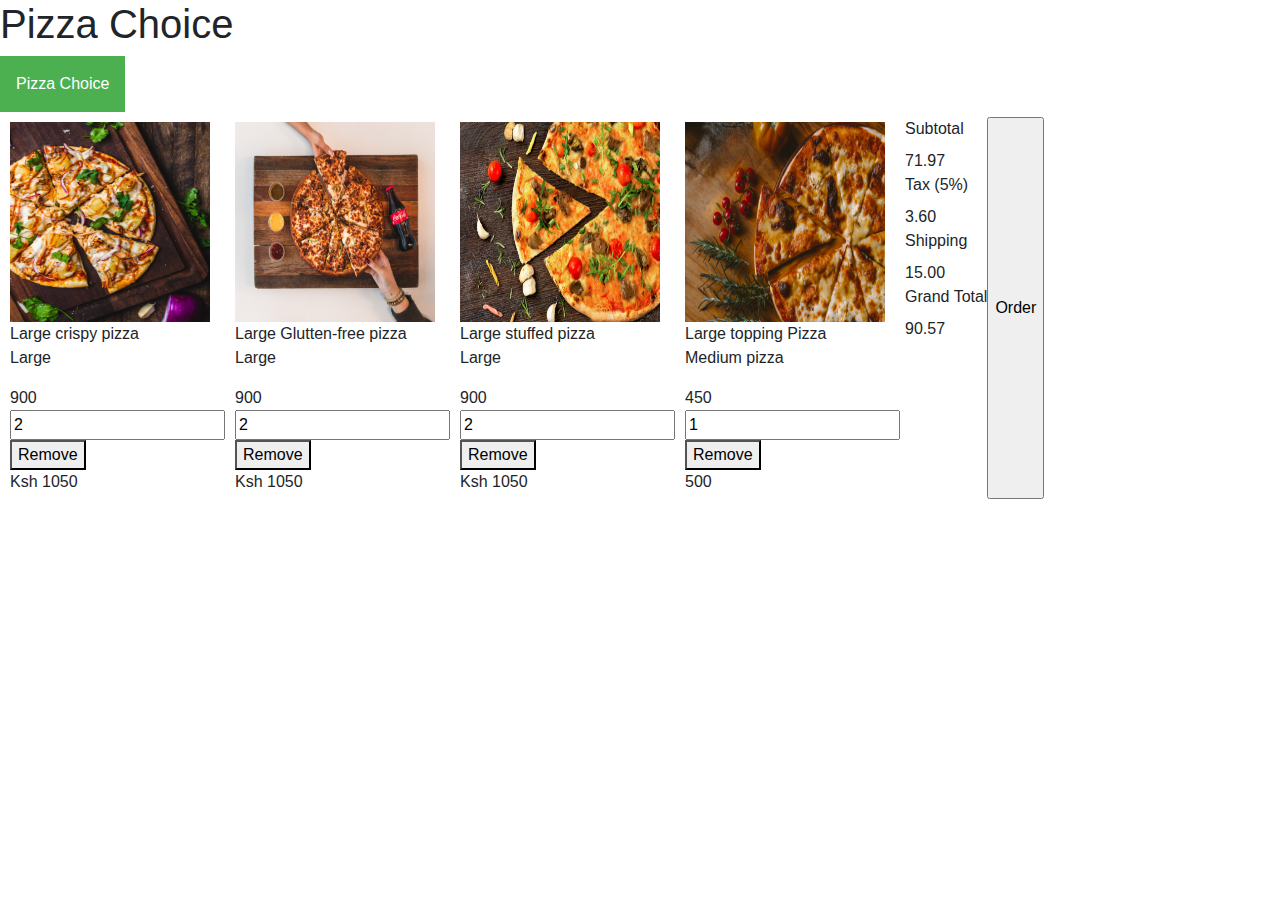
==== commit 578e0afc: "added button" ====
--- a/index.html
+++ b/index.html
@@ -124,7 +124,7 @@
     </div>
   </div>
       
-      <button class="checkout">Checkout</button>
+  <input type="Button" value="Order" onclick="alert ('your order will be delivered to your location')" >
 
 </div>
 <script src="./jquery-3.5.1.js"></script>
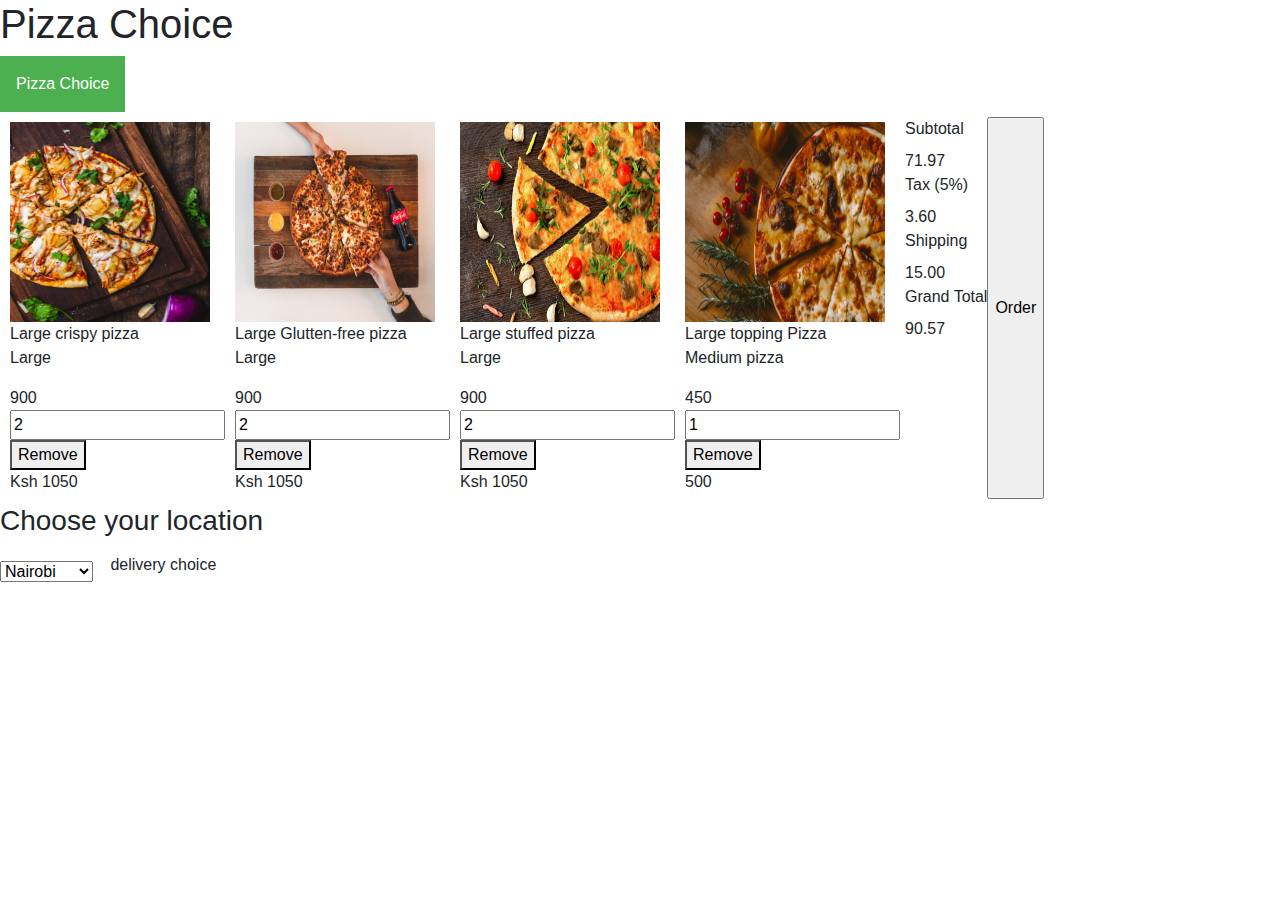
==== commit d41c0d68: "added  js" ====
--- a/index.html
+++ b/index.html
@@ -127,6 +127,23 @@
   <input type="Button" value="Order" onclick="alert ('your order will be delivered to your location')" >
 
 </div>
+<h3>Choose your location</h3>
+<select name="form-control" id="region">
+  <option value="nairobi">Nairobi</option>
+  <option value="mombasa">Mombasa</option>
+  <option value="kisumu">Kisumu</option>
+  <option value="nakuru">Nakuru</option>
+  <option value="busia">Busia</option>
+
+</select>
+
+<div class="btn" onclick="ani()" >
+  <p>delivery choice</p>
+
+</div>
+
+
+</div>
 <script src="./jquery-3.5.1.js"></script>
 <script src="./scripts.js"></script>
 </body>
--- a/css/styles.css
+++ b/css/styles.css
@@ -67,3 +67,5 @@
   display: block;
 }
 
+
+
